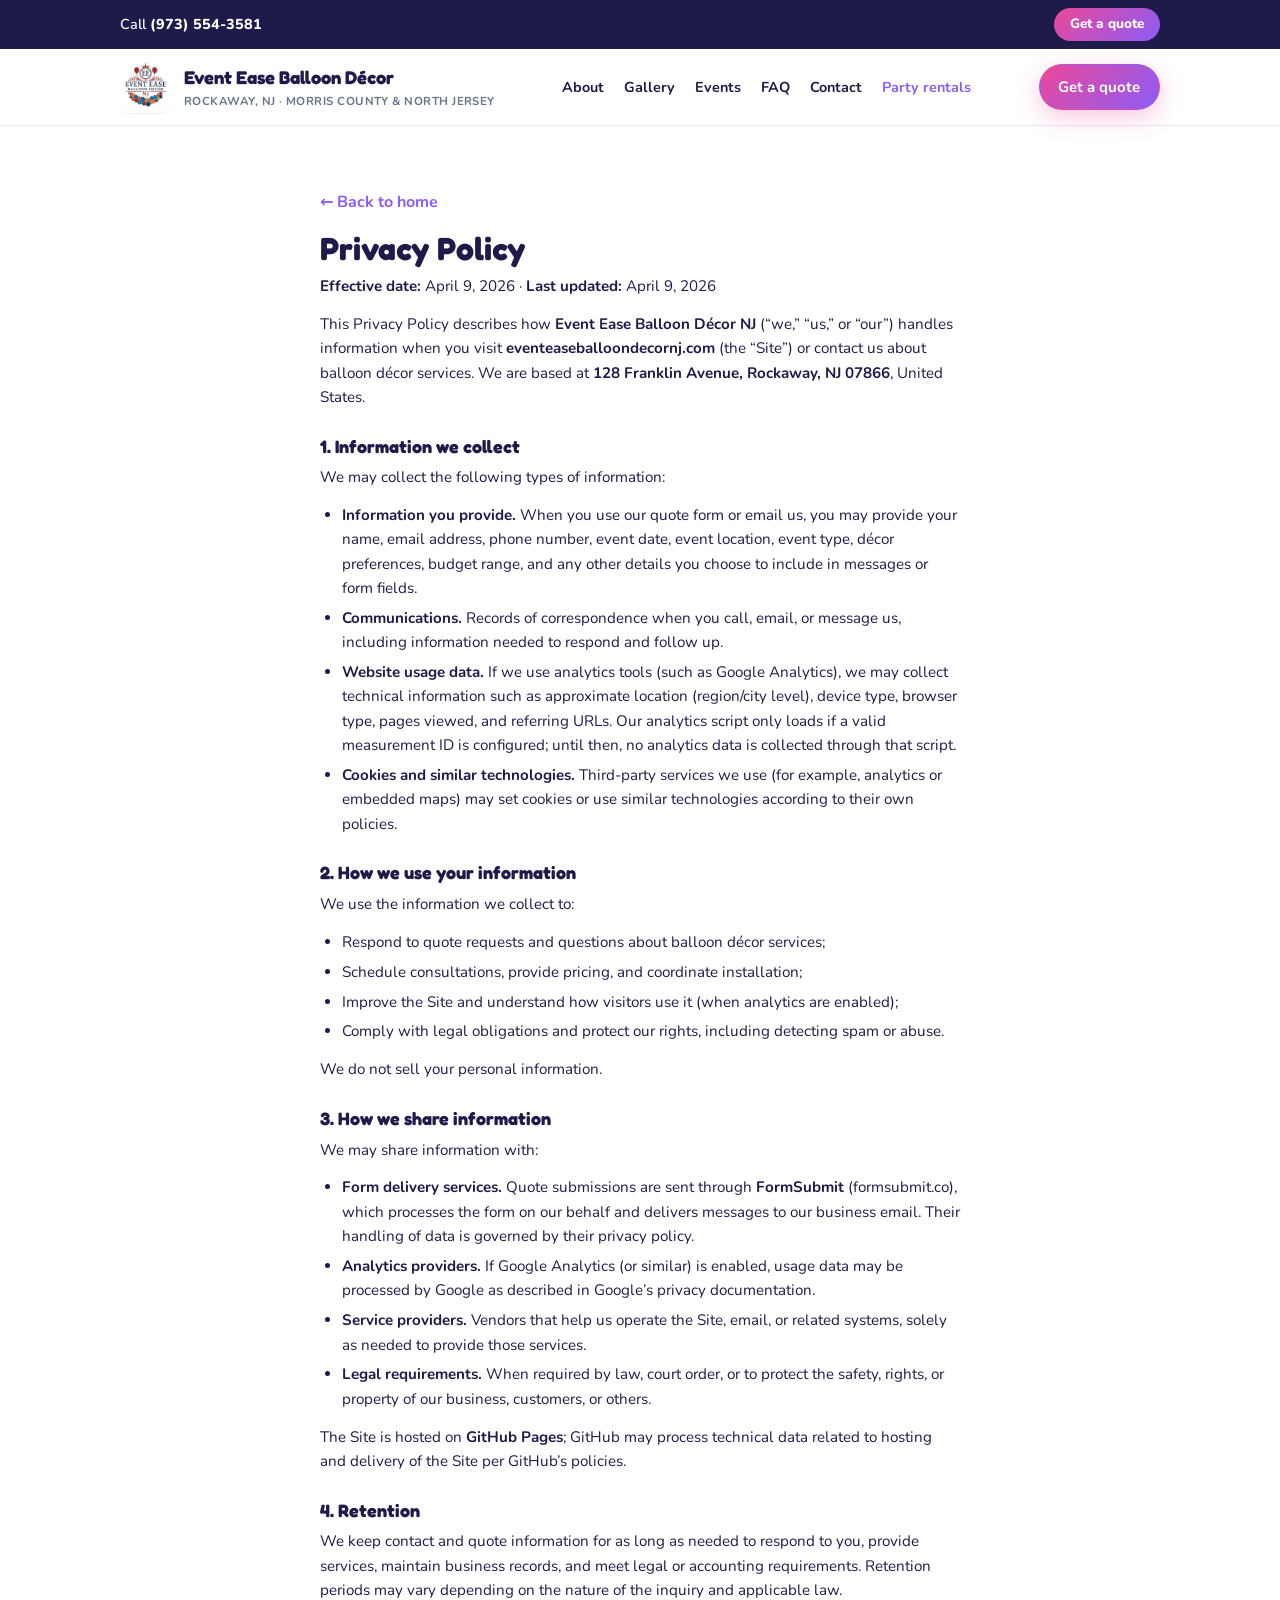
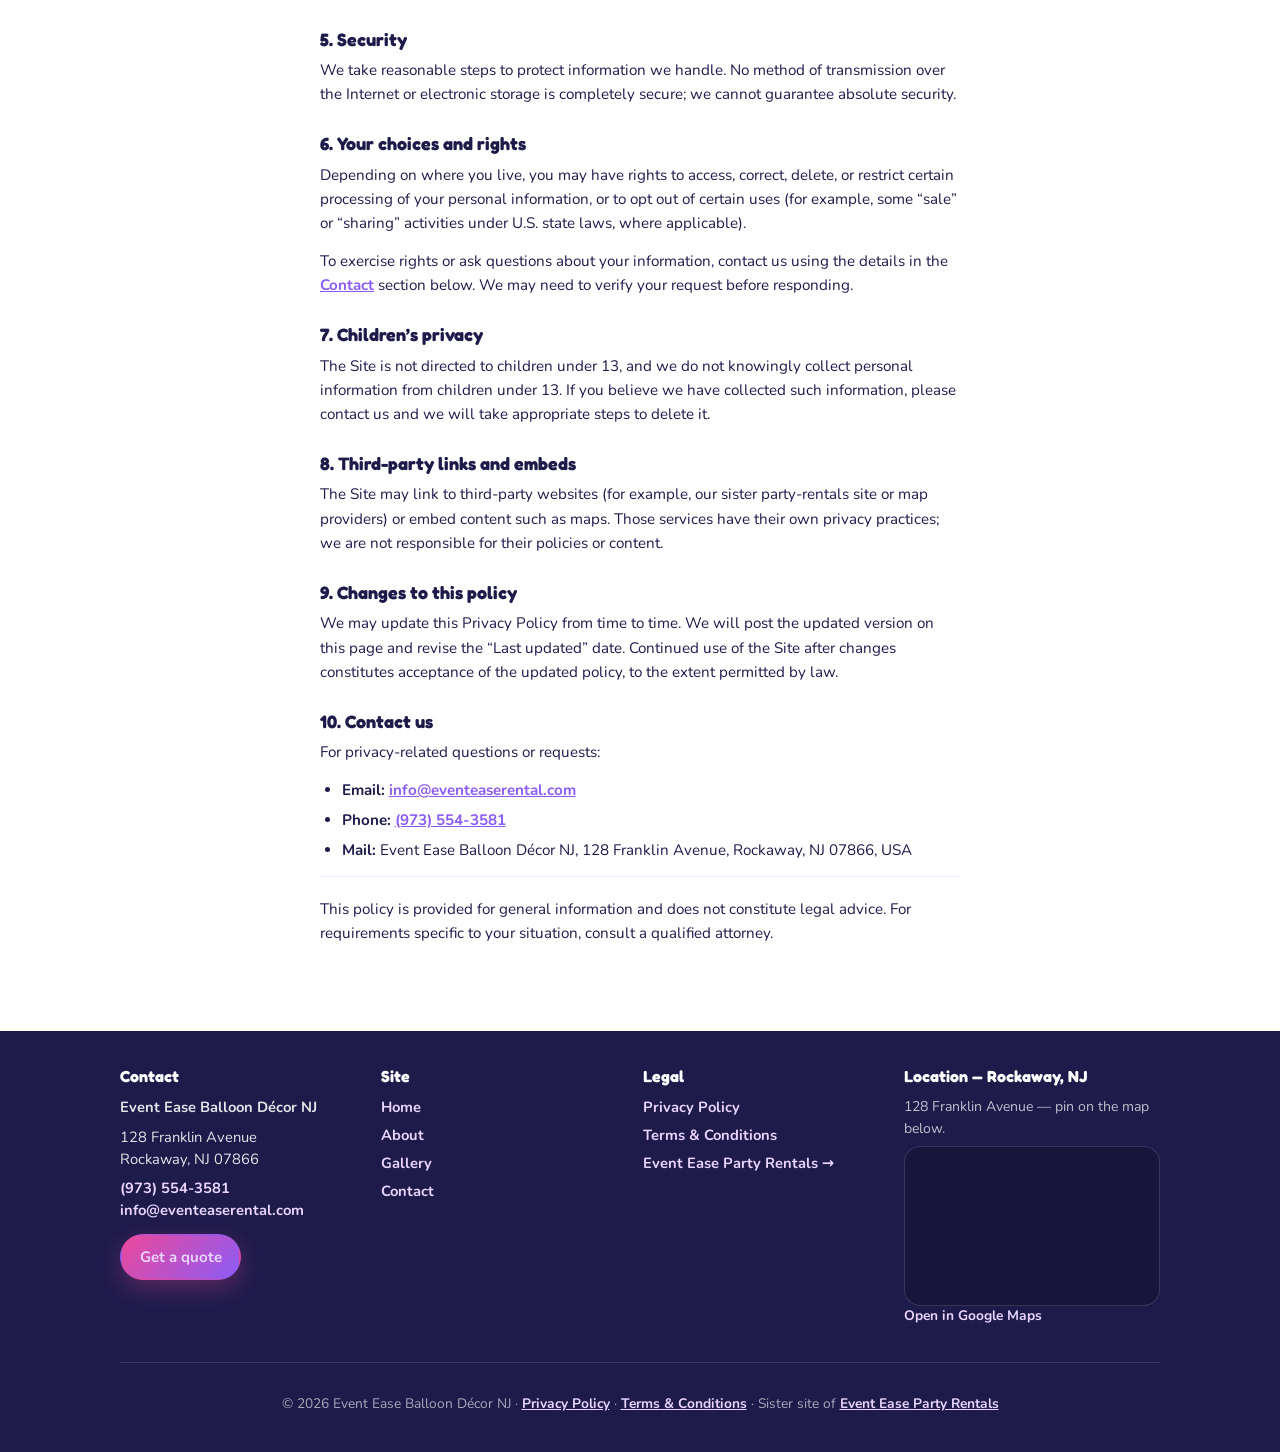
==== privacy.html @ 0f7a4c0e "Add Privacy Policy and Terms pages, footer/form links, legal styles, sitemap URLs Made-with: Cursor" ====
<!DOCTYPE html>
<html lang="en">
<head>
    <meta charset="UTF-8">
    <meta name="viewport" content="width=device-width, initial-scale=1.0">
    <title>Privacy Policy | Event Ease Balloon Décor NJ</title>
    <meta name="description" content="How Event Ease Balloon Décor NJ collects, uses, and protects information when you use eventeaseballoondecornj.com and our quote form.">
    <link rel="canonical" href="https://eventeaseballoondecornj.com/privacy.html">
    <meta name="robots" content="index, follow">
    <meta name="theme-color" content="#8b5cf6">
    <link rel="icon" href="/images/logo.png" type="image/png" sizes="1024x1024">
    <link rel="apple-touch-icon" href="/images/logo.png">
    <link rel="preconnect" href="https://fonts.googleapis.com">
    <link rel="preconnect" href="https://fonts.gstatic.com" crossorigin>
    <link href="https://fonts.googleapis.com/css2?family=Fredoka:wght@400;500;600;700&family=Nunito:wght@400;500;600;700;800&display=swap" rel="stylesheet">
    <link rel="stylesheet" href="css/styles.css">
</head>
<body>
    <a class="skip-link" href="#main-content">Skip to main content</a>
    <div class="top-bar" role="region" aria-label="Contact">
        <div class="container top-bar-inner">
            <span class="top-bar-call">Call <a href="tel:+19735543581">(973) 554-3581</a></span>
            <a href="/#contact-form" class="btn-top">Get a quote</a>
        </div>
    </div>

    <header class="site-header">
        <div class="container header-inner">
            <a class="brand" href="/">
                <img class="brand-logo" src="/images/logo.png" width="52" height="52" alt="Event Ease Balloon Décor — Rockaway, Morris County &amp; North Jersey" decoding="async">
                <span class="brand-text">
                    <span class="brand-name">Event Ease Balloon Décor</span>
                    <span class="brand-tag">Rockaway, NJ · Morris County &amp; North Jersey</span>
                </span>
            </a>
            <input type="checkbox" id="nav-toggle" class="nav-toggle" tabindex="-1">
            <label for="nav-toggle" class="nav-burger" aria-label="Open menu"><span></span></label>
            <nav class="primary-nav" id="primary-nav" aria-label="Primary">
                <ul class="nav-list">
                    <li><a href="/#about">About</a></li>
                    <li><a href="/#gallery">Gallery</a></li>
                    <li><a href="/#events">Events</a></li>
                    <li><a href="/#faq">FAQ</a></li>
                    <li><a href="/#contact-form">Contact</a></li>
                    <li class="nav-list-external"><a href="https://eventeaserental.com/" target="_blank" rel="noopener noreferrer">Party rentals</a></li>
                </ul>
            </nav>
            <div class="header-cta-row">
                <a class="btn btn-primary" href="/#contact-form">Get a quote</a>
            </div>
        </div>
    </header>

    <main id="main-content" class="legal-page-main">
        <div class="container container-narrow">
            <p class="legal-back"><a href="/">← Back to home</a></p>
            <article class="legal-prose">
                <h1>Privacy Policy</h1>
                <p class="legal-updated"><strong>Effective date:</strong> April 9, 2026 · <strong>Last updated:</strong> April 9, 2026</p>

                <p>This Privacy Policy describes how <strong>Event Ease Balloon Décor NJ</strong> (“we,” “us,” or “our”) handles information when you visit <strong>eventeaseballoondecornj.com</strong> (the “Site”) or contact us about balloon décor services. We are based at <strong>128 Franklin Avenue, Rockaway, NJ 07866</strong>, United States.</p>

                <h2 id="collect">1. Information we collect</h2>
                <p>We may collect the following types of information:</p>
                <ul>
                    <li><strong>Information you provide.</strong> When you use our quote form or email us, you may provide your name, email address, phone number, event date, event location, event type, décor preferences, budget range, and any other details you choose to include in messages or form fields.</li>
                    <li><strong>Communications.</strong> Records of correspondence when you call, email, or message us, including information needed to respond and follow up.</li>
                    <li><strong>Website usage data.</strong> If we use analytics tools (such as Google Analytics), we may collect technical information such as approximate location (region/city level), device type, browser type, pages viewed, and referring URLs. Our analytics script only loads if a valid measurement ID is configured; until then, no analytics data is collected through that script.</li>
                    <li><strong>Cookies and similar technologies.</strong> Third-party services we use (for example, analytics or embedded maps) may set cookies or use similar technologies according to their own policies.</li>
                </ul>

                <h2 id="use">2. How we use your information</h2>
                <p>We use the information we collect to:</p>
                <ul>
                    <li>Respond to quote requests and questions about balloon décor services;</li>
                    <li>Schedule consultations, provide pricing, and coordinate installation;</li>
                    <li>Improve the Site and understand how visitors use it (when analytics are enabled);</li>
                    <li>Comply with legal obligations and protect our rights, including detecting spam or abuse.</li>
                </ul>
                <p>We do not sell your personal information.</p>

                <h2 id="share">3. How we share information</h2>
                <p>We may share information with:</p>
                <ul>
                    <li><strong>Form delivery services.</strong> Quote submissions are sent through <strong>FormSubmit</strong> (formsubmit.co), which processes the form on our behalf and delivers messages to our business email. Their handling of data is governed by their privacy policy.</li>
                    <li><strong>Analytics providers.</strong> If Google Analytics (or similar) is enabled, usage data may be processed by Google as described in Google’s privacy documentation.</li>
                    <li><strong>Service providers.</strong> Vendors that help us operate the Site, email, or related systems, solely as needed to provide those services.</li>
                    <li><strong>Legal requirements.</strong> When required by law, court order, or to protect the safety, rights, or property of our business, customers, or others.</li>
                </ul>
                <p>The Site is hosted on <strong>GitHub Pages</strong>; GitHub may process technical data related to hosting and delivery of the Site per GitHub’s policies.</p>

                <h2 id="retention">4. Retention</h2>
                <p>We keep contact and quote information for as long as needed to respond to you, provide services, maintain business records, and meet legal or accounting requirements. Retention periods may vary depending on the nature of the inquiry and applicable law.</p>

                <h2 id="security">5. Security</h2>
                <p>We take reasonable steps to protect information we handle. No method of transmission over the Internet or electronic storage is completely secure; we cannot guarantee absolute security.</p>

                <h2 id="rights">6. Your choices and rights</h2>
                <p>Depending on where you live, you may have rights to access, correct, delete, or restrict certain processing of your personal information, or to opt out of certain uses (for example, some “sale” or “sharing” activities under U.S. state laws, where applicable).</p>
                <p>To exercise rights or ask questions about your information, contact us using the details in the <a href="#contact">Contact</a> section below. We may need to verify your request before responding.</p>

                <h2 id="children">7. Children’s privacy</h2>
                <p>The Site is not directed to children under 13, and we do not knowingly collect personal information from children under 13. If you believe we have collected such information, please contact us and we will take appropriate steps to delete it.</p>

                <h2 id="links">8. Third-party links and embeds</h2>
                <p>The Site may link to third-party websites (for example, our sister party-rentals site or map providers) or embed content such as maps. Those services have their own privacy practices; we are not responsible for their policies or content.</p>

                <h2 id="changes">9. Changes to this policy</h2>
                <p>We may update this Privacy Policy from time to time. We will post the updated version on this page and revise the “Last updated” date. Continued use of the Site after changes constitutes acceptance of the updated policy, to the extent permitted by law.</p>

                <h2 id="contact">10. Contact us</h2>
                <p>For privacy-related questions or requests:</p>
                <ul>
                    <li><strong>Email:</strong> <a href="mailto:info@eventeaserental.com">info@eventeaserental.com</a></li>
                    <li><strong>Phone:</strong> <a href="tel:+19735543581">(973) 554-3581</a></li>
                    <li><strong>Mail:</strong> Event Ease Balloon Décor NJ, 128 Franklin Avenue, Rockaway, NJ 07866, USA</li>
                </ul>

                <p class="legal-disclaimer">This policy is provided for general information and does not constitute legal advice. For requirements specific to your situation, consult a qualified attorney.</p>
            </article>
        </div>
    </main>

    <footer class="site-footer">
        <div class="container footer-grid">
            <div class="footer-col">
                <h3 class="footer-heading">Contact</h3>
                <p><strong>Event Ease Balloon Décor NJ</strong></p>
                <p>128 Franklin Avenue<br>Rockaway, NJ 07866</p>
                <p><a href="tel:+19735543581">(973) 554-3581</a><br><a href="mailto:info@eventeaserental.com">info@eventeaserental.com</a></p>
                <p><a class="btn btn-primary" href="/#contact-form">Get a quote</a></p>
            </div>
            <div class="footer-col">
                <h3 class="footer-heading">Site</h3>
                <ul class="footer-links">
                    <li><a href="/">Home</a></li>
                    <li><a href="/#about">About</a></li>
                    <li><a href="/#gallery">Gallery</a></li>
                    <li><a href="/#contact-form">Contact</a></li>
                </ul>
            </div>
            <div class="footer-col">
                <h3 class="footer-heading">Legal</h3>
                <ul class="footer-links">
                    <li><a href="/privacy.html" aria-current="page">Privacy Policy</a></li>
                    <li><a href="/terms.html">Terms &amp; Conditions</a></li>
                </ul>
                <p><a href="https://eventeaserental.com/" target="_blank" rel="noopener noreferrer">Event Ease Party Rentals →</a></p>
            </div>
            <div class="footer-col footer-col-map">
                <h3 class="footer-heading">Location — Rockaway, NJ</h3>
                <p class="footer-map-lead">128 Franklin Avenue — pin on the map below.</p>
                <div class="footer-map-wrap">
                    <iframe class="footer-map-frame" title="Map: 128 Franklin Avenue, Rockaway, New Jersey 07866" loading="lazy" referrerpolicy="no-referrer-when-downgrade" allowfullscreen src="https://www.google.com/maps?q=128+Franklin+Avenue%2C+Rockaway%2C+NJ+07866&amp;hl=en&amp;z=14&amp;output=embed"></iframe>
                </div>
                <p class="footer-map-links"><a href="https://www.google.com/maps/search/?api=1&amp;query=128+Franklin+Avenue%2C+Rockaway%2C+NJ+07866" target="_blank" rel="noopener noreferrer">Open in Google Maps</a></p>
            </div>
        </div>
        <div class="container footer-bottom">
            <p>© <span id="y"></span> Event Ease Balloon Décor NJ · <a href="/privacy.html">Privacy Policy</a> · <a href="/terms.html">Terms &amp; Conditions</a> · Sister site of <a href="https://eventeaserental.com/" target="_blank" rel="noopener noreferrer">Event Ease Party Rentals</a></p>
        </div>
    </footer>

    <script src="js/ga.js"></script>
    <script>
        document.getElementById('y').textContent = new Date().getFullYear();
        (function () {
            var toggle = document.getElementById('nav-toggle');
            if (toggle) {
                document.querySelectorAll('.nav-list a').forEach(function (a) {
                    a.addEventListener('click', function () {
                        toggle.checked = false;
                    });
                });
            }
        })();
    </script>
</body>
</html>
---- css/styles.css ----
:root {
  --ink: #1e1b4b;
  --muted: #64748b;
  --pink: #ec4899;
  --purple: #8b5cf6;
  --sky: #38bdf8;
  --cream: #fff7ed;
  --white: #ffffff;
  --radius: 1rem;
  --shadow: 0 14px 40px rgba(30, 27, 75, 0.1);
  --section-y: clamp(2.75rem, 5vw, 4rem);
  --border-soft: rgba(139, 92, 246, 0.14);
  --lightbox-w: min(88vw, 900px);
  --lightbox-h: min(70vh, 640px);
}

*,
*::before,
*::after {
  box-sizing: border-box;
}

html {
  scroll-behavior: smooth;
}

@media (prefers-reduced-motion: reduce) {
  html {
    scroll-behavior: auto;
  }

  .btn:active {
    transform: none;
  }
}

.skip-link {
  position: absolute;
  left: -9999px;
  top: 0.75rem;
  z-index: 100;
  padding: 0.5rem 1rem;
  background: var(--ink);
  color: var(--white);
  font-weight: 700;
  border-radius: 8px;
  text-decoration: none;
}

.skip-link:focus {
  left: 0.75rem;
  outline: 2px solid var(--sky);
  outline-offset: 2px;
}

body {
  margin: 0;
  font-family: "Nunito", system-ui, sans-serif;
  color: var(--ink);
  background: var(--white);
  min-height: 100vh;
  line-height: 1.5;
}

h1, h2, h3 {
  font-family: "Fredoka", system-ui, sans-serif;
  font-weight: 700;
  line-height: 1.2;
}

a {
  color: var(--purple);
}

.container {
  width: min(1040px, 92vw);
  margin: 0 auto;
}

.container-narrow {
  width: min(640px, 92vw);
}

/* Top bar */
.top-bar {
  background: var(--ink);
  color: rgba(255, 255, 255, 0.95);
  font-size: 0.9rem;
  font-weight: 600;
}

.top-bar-inner {
  display: flex;
  flex-wrap: wrap;
  align-items: center;
  justify-content: space-between;
  gap: 0.5rem 1rem;
  padding: 0.5rem 0;
}

.top-bar-call a {
  color: #fff;
  font-weight: 800;
  text-decoration: none;
}

.top-bar-call a:hover {
  text-decoration: underline;
}

.btn-top {
  display: inline-flex;
  align-items: center;
  padding: 0.4rem 1rem;
  border-radius: 999px;
  font-size: 0.85rem;
  font-weight: 800;
  text-decoration: none;
  background: linear-gradient(135deg, var(--pink), var(--purple));
  color: var(--white);
}

.btn-top:hover {
  filter: brightness(1.06);
}

/* Header */
.site-header {
  position: sticky;
  top: 0;
  z-index: 50;
  background: rgba(255, 255, 255, 0.97);
  backdrop-filter: blur(10px);
  border-bottom: 1px solid var(--border-soft);
}

.header-inner {
  position: relative;
  display: flex;
  flex-wrap: wrap;
  align-items: center;
  justify-content: space-between;
  gap: 0.65rem 1rem;
  padding: 0.75rem 0;
}

.brand {
  display: flex;
  align-items: center;
  gap: 0.75rem;
  text-decoration: none;
  color: inherit;
  min-width: 0;
  order: 1;
}

.brand-logo {
  display: block;
  flex-shrink: 0;
  width: 52px;
  height: 52px;
  max-width: 52px;
  max-height: 52px;
  object-fit: contain;
  border-radius: 10px;
  background: var(--white);
  box-shadow: 0 1px 0 rgba(30, 27, 75, 0.08);
}

.brand-text {
  display: flex;
  flex-direction: column;
  gap: 0.12rem;
  min-width: 0;
}

.brand-name {
  font-family: "Fredoka", system-ui, sans-serif;
  font-weight: 700;
  font-size: clamp(0.98rem, 2.2vw, 1.15rem);
  color: var(--ink);
}

.brand-tag {
  font-size: 0.72rem;
  font-weight: 700;
  color: var(--muted);
  text-transform: uppercase;
  letter-spacing: 0.04em;
}

.nav-toggle {
  position: absolute;
  left: -9999px;
  width: 1px;
  height: 1px;
  opacity: 0;
  pointer-events: none;
}

.nav-burger {
  display: none;
  order: 3;
  width: 44px;
  height: 44px;
  align-items: center;
  justify-content: center;
  border-radius: 10px;
  border: 2px solid var(--border-soft);
  background: var(--white);
  cursor: pointer;
  flex-shrink: 0;
}

.nav-burger span,
.nav-burger span::before,
.nav-burger span::after {
  display: block;
  width: 20px;
  height: 2px;
  background: var(--ink);
  position: relative;
}

.nav-burger span::before,
.nav-burger span::after {
  content: "";
  position: absolute;
  left: 0;
}

.nav-burger span::before {
  top: -6px;
}

.nav-burger span::after {
  top: 6px;
}

.primary-nav {
  order: 4;
  width: 100%;
}

.nav-list {
  list-style: none;
  margin: 0;
  padding: 0;
  display: flex;
  flex-wrap: wrap;
  align-items: center;
  gap: 0.5rem 1.25rem;
}

.nav-list a {
  font-weight: 700;
  font-size: 0.9rem;
  text-decoration: none;
  color: var(--ink);
}

.nav-list a:hover {
  color: var(--purple);
}

.nav-list-external a {
  color: var(--purple);
}

.header-cta-row {
  order: 2;
  flex-shrink: 0;
}

@media (max-width: 960px) {
  .brand {
    flex: 1;
    min-width: 0;
  }

  .nav-burger {
    display: flex;
  }

  .primary-nav {
    display: none;
    padding-top: 0.75rem;
    margin-top: 0.25rem;
    border-top: 1px solid var(--border-soft);
  }

  .nav-toggle:checked ~ .primary-nav {
    display: block;
  }

  .nav-list {
    flex-direction: column;
    align-items: flex-start;
  }
}

@media (min-width: 961px) {
  .header-inner {
    flex-wrap: nowrap;
  }

  .primary-nav {
    order: 2;
    flex: 1;
    display: flex !important;
    justify-content: center;
    width: auto !important;
    padding: 0 !important;
    margin: 0 !important;
    border: none !important;
  }

  .header-cta-row {
    order: 3;
  }

  .nav-burger {
    display: none !important;
  }
}

.brand:focus-visible {
  outline: 3px solid var(--sky);
  outline-offset: 4px;
  border-radius: 12px;
}

/* Buttons */
.btn {
  display: inline-flex;
  align-items: center;
  justify-content: center;
  gap: 0.35rem;
  padding: 0.62rem 1.1rem;
  border-radius: 999px;
  font-weight: 700;
  font-size: 0.94rem;
  text-decoration: none;
  border: 2px solid transparent;
  cursor: pointer;
  transition: transform 0.15s ease, box-shadow 0.15s ease;
  font-family: inherit;
}

.btn:focus-visible {
  outline: 3px solid var(--sky);
  outline-offset: 2px;
}

.btn:active {
  transform: scale(0.98);
}

.btn-lg {
  padding: 0.8rem 1.4rem;
  font-size: 1rem;
}

.btn-primary {
  background: linear-gradient(135deg, var(--pink), var(--purple));
  color: var(--white);
  box-shadow: 0 8px 24px rgba(236, 72, 153, 0.3);
}

.btn-primary:hover {
  box-shadow: 0 10px 28px rgba(139, 92, 246, 0.35);
}

.btn-secondary {
  background: var(--white);
  color: var(--ink);
  border-color: var(--border-soft);
}

.btn-secondary:hover {
  border-color: var(--purple);
}

/* Hero */
.hero {
  text-align: center;
  padding: var(--section-y) 0;
  background: linear-gradient(165deg, #fdf4ff 0%, #eff6ff 42%, #fff7ed 100%);
  border-bottom: 1px solid var(--border-soft);
}

.hero-inner {
  max-width: 40rem;
  margin: 0 auto;
}

.hero h1 {
  font-size: clamp(1.75rem, 4vw, 2.65rem);
  margin: 0 0 0.5rem;
}

.hero-kicker {
  font-family: "Fredoka", system-ui, sans-serif;
  font-size: 1.1rem;
  font-weight: 600;
  color: var(--purple);
  margin: 0 0 1.1rem;
}

.hero-lead {
  margin: 0 0 1.5rem;
  color: var(--muted);
  font-size: 1.05rem;
}

.hero-actions {
  display: flex;
  flex-wrap: wrap;
  gap: 0.75rem;
  justify-content: center;
}

/* Page sections — consistent rhythm */
.page-section {
  padding: var(--section-y) 0;
}

.page-section--tint {
  background: linear-gradient(180deg, rgba(253, 244, 255, 0.45) 0%, rgba(239, 246, 255, 0.35) 100%);
  border-top: 1px solid var(--border-soft);
  border-bottom: 1px solid var(--border-soft);
}

.section-head {
  text-align: center;
  max-width: 38rem;
  margin: 0 auto 2rem;
}

.section-head h2 {
  margin: 0 0 0.65rem;
  font-size: clamp(1.45rem, 3vw, 1.85rem);
}

.section-deck {
  margin: 0;
  color: var(--muted);
  font-size: 1.02rem;
  line-height: 1.6;
}

/* About + process */
.about-layout {
  display: grid;
  gap: 2rem;
  grid-template-columns: 1fr 1fr;
  align-items: start;
  max-width: 900px;
  margin: 0 auto;
}

@media (max-width: 768px) {
  .about-layout {
    grid-template-columns: 1fr;
  }
}

.about-main p {
  margin: 0 0 1rem;
  color: var(--muted);
  line-height: 1.65;
}

.about-main p:last-child {
  margin-bottom: 0;
}

.process-list {
  list-style: none;
  margin: 0;
  padding: 0;
  display: flex;
  flex-direction: column;
  gap: 0.85rem;
}

.process-item {
  display: flex;
  gap: 0.85rem;
  align-items: flex-start;
  padding: 1rem 1.1rem;
  background: var(--white);
  border-radius: var(--radius);
  border: 1px solid var(--border-soft);
  box-shadow: var(--shadow);
}

.process-num {
  flex-shrink: 0;
  width: 2rem;
  height: 2rem;
  border-radius: 50%;
  background: linear-gradient(135deg, var(--pink), var(--purple));
  color: var(--white);
  font-family: "Fredoka", system-ui, sans-serif;
  font-weight: 700;
  font-size: 0.9rem;
  display: grid;
  place-items: center;
}

.process-title {
  margin: 0 0 0.2rem;
  font-size: 1rem;
}

.process-text {
  margin: 0;
  font-size: 0.92rem;
  color: var(--muted);
  line-height: 1.5;
}

.sr-only {
  position: absolute;
  width: 1px;
  height: 1px;
  padding: 0;
  margin: -1px;
  overflow: hidden;
  clip: rect(0, 0, 0, 0);
  white-space: nowrap;
  border: 0;
}

/* Gallery */
.gallery-jump {
  display: flex;
  flex-wrap: wrap;
  align-items: center;
  justify-content: center;
  gap: 0.5rem;
  margin-top: 1.25rem;
}

.gallery-jump-link {
  display: inline-flex;
  padding: 0.4rem 0.9rem;
  border-radius: 999px;
  font-weight: 700;
  font-size: 0.88rem;
  text-decoration: none;
  color: var(--ink);
  background: var(--white);
  border: 2px solid var(--border-soft);
}

.gallery-jump-link:hover {
  border-color: var(--purple);
  color: var(--purple);
}

.gallery-category {
  margin-bottom: 2.75rem;
}

.gallery-category:last-child {
  margin-bottom: 0;
}

.gallery-category-title {
  font-family: "Fredoka", system-ui, sans-serif;
  font-size: 1.35rem;
  font-weight: 700;
  margin: 0 0 1rem;
  padding-bottom: 0.5rem;
  border-bottom: 2px solid rgba(139, 92, 246, 0.25);
  color: var(--ink);
}

/* Gallery carousels — 3 tiles visible (desktop), infinite scroll */
.gallery-carousel {
  --marquee-sec: 55s;
}

.gallery-carousel-viewport {
  container-type: inline-size;
  container-name: gallery-car;
  overflow: hidden;
  border-radius: var(--radius);
  mask-image: linear-gradient(90deg, transparent, #000 4%, #000 96%, transparent);
  -webkit-mask-image: linear-gradient(90deg, transparent, #000 4%, #000 96%, transparent);
}

.gallery-carousel-track {
  display: flex;
  flex-direction: row;
  gap: 1rem;
  width: max-content;
  animation: gallery-marquee var(--marquee-sec, 55s) linear infinite;
}

.gallery-carousel:hover .gallery-carousel-track {
  animation-play-state: paused;
}

@keyframes gallery-marquee {
  from {
    transform: translateX(0);
  }

  to {
    transform: translateX(-50%);
  }
}

@media (prefers-reduced-motion: reduce) {
  .gallery-carousel-track {
    animation: none;
  }

  .gallery-carousel-viewport {
    overflow-x: auto;
    scroll-snap-type: x mandatory;
    mask-image: none;
    -webkit-mask-image: none;
  }

  .gallery-carousel-slide {
    scroll-snap-align: start;
  }
}

.gallery-carousel-slide {
  flex: 0 0 calc((100cqw - 2rem) / 3);
  min-width: 0;
  max-width: 360px;
}

@media (max-width: 768px) {
  .gallery-carousel-slide {
    flex: 0 0 calc((100cqw - 1rem) / 2);
    max-width: none;
  }
}

@media (max-width: 480px) {
  .gallery-carousel-slide {
    flex: 0 0 min(88cqw, 340px);
  }
}

.gallery-cell {
  margin: 0;
  height: 100%;
  border-radius: var(--radius);
  overflow: hidden;
  border: 1px solid var(--border-soft);
  box-shadow: var(--shadow);
  background: var(--cream);
  aspect-ratio: 1;
}

.gallery-thumb {
  display: block;
  width: 100%;
  height: 100%;
  padding: 0;
  margin: 0;
  border: none;
  cursor: zoom-in;
  background: transparent;
  border-radius: inherit;
}

.gallery-thumb:focus-visible {
  outline: 3px solid var(--sky);
  outline-offset: 2px;
}

.gallery-thumb img {
  display: block;
  width: 100%;
  height: 100%;
  object-fit: cover;
  pointer-events: none;
}

.gallery-lightbox {
  max-width: min(96vw, 940px);
  width: min(96vw, 940px);
  padding: 0;
  border: none;
  border-radius: var(--radius);
  background: #0f0f1a;
  color: #fff;
  box-shadow: 0 24px 80px rgba(0, 0, 0, 0.45);
}

.gallery-lightbox::backdrop {
  background: rgba(15, 15, 30, 0.88);
  cursor: pointer;
}

.gallery-lightbox-inner {
  position: relative;
  padding: 2.75rem 1rem 1.25rem;
}

.gallery-lightbox-close {
  position: absolute;
  top: 0.65rem;
  right: 0.65rem;
  width: 2.5rem;
  height: 2.5rem;
  border: none;
  border-radius: 50%;
  background: rgba(255, 255, 255, 0.12);
  color: #fff;
  font-size: 1.5rem;
  line-height: 1;
  cursor: pointer;
  display: grid;
  place-items: center;
  font-family: inherit;
}

.gallery-lightbox-close:hover {
  background: rgba(255, 255, 255, 0.22);
}

.gallery-lightbox-close:focus-visible {
  outline: 3px solid var(--sky);
  outline-offset: 2px;
}

.gallery-lightbox-img {
  display: block;
  width: var(--lightbox-w);
  height: var(--lightbox-h);
  margin: 0 auto;
  object-fit: contain;
  object-position: center;
  border-radius: 8px;
  background: rgba(0, 0, 0, 0.2);
}

.gallery-lightbox-caption {
  margin: 1rem 0 0;
  text-align: center;
  font-size: 0.95rem;
  line-height: 1.45;
  color: rgba(255, 255, 255, 0.88);
  padding: 0 0.5rem;
}

.footer-sublinks {
  list-style: none;
  margin: 0.35rem 0 0 0.85rem;
  padding: 0;
  font-size: 0.88rem;
  font-weight: 600;
}

.footer-sublinks a {
  color: rgba(233, 213, 255, 0.9);
  font-weight: 600;
}

.footer-sublinks li {
  margin-bottom: 0.2rem;
}

/* Events */
.events-cols {
  display: grid;
  gap: 2rem 3rem;
  grid-template-columns: 1fr 1fr;
  max-width: 640px;
  margin: 0 auto;
}

@media (max-width: 520px) {
  .events-cols {
    grid-template-columns: 1fr;
  }
}

.events-sub {
  margin: 0 0 0.6rem;
  font-size: 1.05rem;
  color: var(--ink);
}

.events-list {
  margin: 0;
  padding: 0;
  list-style: none;
}

.events-list li {
  padding: 0.35rem 0;
  padding-left: 1rem;
  border-left: 3px solid rgba(139, 92, 246, 0.35);
  margin-bottom: 0.25rem;
  color: var(--muted);
  font-size: 0.96rem;
}

/* Cards (party rentals) */
.cards {
  display: grid;
  gap: 1.25rem;
}

.cards-two {
  grid-template-columns: repeat(2, 1fr);
  max-width: 800px;
  margin: 0 auto;
}

@media (max-width: 640px) {
  .cards-two {
    grid-template-columns: 1fr;
  }
}

.card {
  background: var(--white);
  border-radius: var(--radius);
  padding: 1.4rem 1.25rem;
  box-shadow: var(--shadow);
  border: 1px solid var(--border-soft);
  display: flex;
  flex-direction: column;
  gap: 0.55rem;
}

.card-icon {
  font-size: 1.75rem;
  line-height: 1;
}

.card-title {
  font-family: "Fredoka", system-ui, sans-serif;
  font-size: 1.15rem;
  margin: 0;
}

.card p {
  margin: 0;
  color: var(--muted);
  line-height: 1.55;
  flex: 1;
  font-size: 0.96rem;
}

.card .btn {
  align-self: flex-start;
  margin-top: 0.25rem;
}

.card-party {
  border-color: rgba(56, 189, 248, 0.35);
  background: linear-gradient(145deg, #fff 0%, #f0f9ff 100%);
}

/* FAQ */
.faq-list {
  display: flex;
  flex-direction: column;
  gap: 0.85rem;
}

.faq-item {
  background: var(--white);
  padding: 1.1rem 1.2rem;
  border-radius: var(--radius);
  border: 1px solid var(--border-soft);
  box-shadow: 0 6px 20px rgba(30, 27, 75, 0.06);
}

.faq-q {
  font-family: "Fredoka", system-ui, sans-serif;
  font-size: 1rem;
  margin: 0 0 0.4rem;
}

.faq-a {
  margin: 0;
  color: var(--muted);
  font-size: 0.94rem;
  line-height: 1.55;
}

/* Form */
.form-success-banner {
  margin-bottom: 1.25rem;
  padding: 1rem 1.15rem;
  border-radius: var(--radius);
  background: rgba(34, 197, 94, 0.12);
  border: 1px solid rgba(34, 197, 94, 0.35);
  text-align: center;
  line-height: 1.5;
}

.form-error-banner {
  margin-bottom: 1.25rem;
  padding: 1rem 1.15rem;
  border-radius: var(--radius);
  background: rgba(220, 38, 38, 0.08);
  border: 1px solid rgba(220, 38, 38, 0.28);
  text-align: center;
  line-height: 1.55;
  color: var(--ink);
}

.form-error-banner a {
  color: var(--purple);
  font-weight: 700;
}

.contact-form {
  display: flex;
  flex-direction: column;
  gap: 0.9rem;
}

.form-row {
  display: grid;
  gap: 0.9rem;
  grid-template-columns: 1fr;
}

@media (min-width: 560px) {
  .form-row {
    grid-template-columns: 1fr 1fr;
  }
}

.form-group {
  display: flex;
  flex-direction: column;
  gap: 0.3rem;
}

.form-group label {
  font-weight: 700;
  font-size: 0.88rem;
}

.req {
  color: var(--pink);
}

.contact-form input,
.contact-form select,
.contact-form textarea {
  font: inherit;
  padding: 0.6rem 0.8rem;
  border-radius: 10px;
  border: 1px solid rgba(100, 116, 139, 0.35);
  background: var(--white);
  color: var(--ink);
  width: 100%;
}

.contact-form input:focus-visible,
.contact-form select:focus-visible,
.contact-form textarea:focus-visible {
  outline: 3px solid var(--sky);
  outline-offset: 1px;
  border-color: var(--purple);
}

.contact-form textarea {
  resize: vertical;
  min-height: 5.5rem;
}

.honeypot {
  position: absolute;
  left: -9999px;
  width: 1px;
  height: 1px;
  opacity: 0;
  pointer-events: none;
}

.btn-submit {
  align-self: flex-start;
  margin-top: 0.15rem;
  border: none;
}

/* Legal pages (Privacy, Terms) */
.legal-page-main {
  padding: var(--section-y) 0 calc(var(--section-y) + 0.5rem);
}

.legal-back {
  margin: 0 0 1rem;
}

.legal-back a {
  font-weight: 700;
  text-decoration: none;
}

.legal-back a:hover {
  text-decoration: underline;
}

.legal-prose {
  max-width: 42rem;
  margin: 0 auto;
}

.legal-prose h1 {
  font-family: "Fredoka", system-ui, sans-serif;
  font-size: clamp(1.65rem, 4vw, 2rem);
  margin: 0 0 0.35rem;
  line-height: 1.2;
  color: var(--ink);
}

.legal-updated {
  margin: 0 0 1.75rem;
  font-size: 0.9rem;
  color: var(--muted);
}

.legal-prose h2 {
  font-family: "Fredoka", system-ui, sans-serif;
  font-size: 1.12rem;
  margin: 1.65rem 0 0.5rem;
  color: var(--ink);
}

.legal-prose p,
.legal-prose li {
  font-size: 0.95rem;
  line-height: 1.6;
  color: var(--ink);
}

.legal-prose p {
  margin: 0 0 0.85rem;
}

.legal-prose ul {
  margin: 0 0 0.85rem;
  padding-left: 1.35rem;
}

.legal-prose li {
  margin-bottom: 0.35rem;
}

.legal-prose a {
  font-weight: 700;
}

.legal-disclaimer {
  margin-top: 2rem;
  padding-top: 1.25rem;
  border-top: 1px solid var(--border-soft);
  font-size: 0.88rem;
  color: var(--muted);
  line-height: 1.55;
}

.form-legal-note {
  margin: 0.35rem 0 0;
  font-size: 0.82rem;
  color: var(--muted);
  line-height: 1.45;
  max-width: 36rem;
}

.form-legal-note a {
  font-weight: 700;
}

/* Footer */
.site-footer {
  background: var(--ink);
  color: rgba(255, 255, 255, 0.88);
  font-size: 0.92rem;
  padding: 2.25rem 0 0;
}

.footer-grid {
  display: grid;
  gap: 2rem;
  grid-template-columns: repeat(4, 1fr);
  padding-bottom: 1.75rem;
  border-bottom: 1px solid rgba(255, 255, 255, 0.12);
}

@media (max-width: 1100px) {
  .footer-grid {
    grid-template-columns: repeat(2, 1fr);
  }

  .footer-col-map {
    grid-column: 1 / -1;
  }
}

@media (max-width: 768px) {
  .footer-grid {
    grid-template-columns: 1fr;
  }

  .footer-col-map {
    grid-column: auto;
  }
}

.footer-map-lead {
  font-size: 0.88rem;
  color: rgba(255, 255, 255, 0.72);
  margin: 0 0 0.65rem;
}

.footer-map-wrap {
  position: relative;
  border-radius: var(--radius);
  overflow: hidden;
  border: 1px solid rgba(255, 255, 255, 0.14);
  aspect-ratio: 16 / 10;
  min-height: 160px;
  max-height: 220px;
  background: rgba(0, 0, 0, 0.2);
}

.footer-map-frame {
  width: 100%;
  height: 100%;
  border: 0;
  display: block;
}

.footer-map-links {
  margin: 0.55rem 0 0;
  font-size: 0.86rem;
  line-height: 1.45;
}

.footer-map-links a {
  color: #e9d5ff;
  font-weight: 700;
  text-decoration: none;
}

.footer-map-links a:hover {
  text-decoration: underline;
  color: #fff;
}

.footer-heading {
  font-family: "Fredoka", system-ui, sans-serif;
  font-size: 1rem;
  color: var(--white);
  margin: 0 0 0.65rem;
}

.footer-col p {
  margin: 0 0 0.45rem;
  line-height: 1.5;
}

.footer-col a {
  color: #e9d5ff;
  font-weight: 700;
  text-decoration: none;
}

.footer-col a:hover {
  text-decoration: underline;
  color: #fff;
}

.footer-col .btn {
  margin-top: 0.35rem;
}

.footer-links {
  list-style: none;
  margin: 0;
  padding: 0;
}

.footer-links li {
  margin-bottom: 0.35rem;
}

.footer-bottom {
  padding: 1.1rem 0 1.5rem;
  text-align: center;
  font-size: 0.86rem;
  color: rgba(255, 255, 255, 0.62);
}

.footer-bottom a {
  color: #e9d5ff;
  font-weight: 700;
}
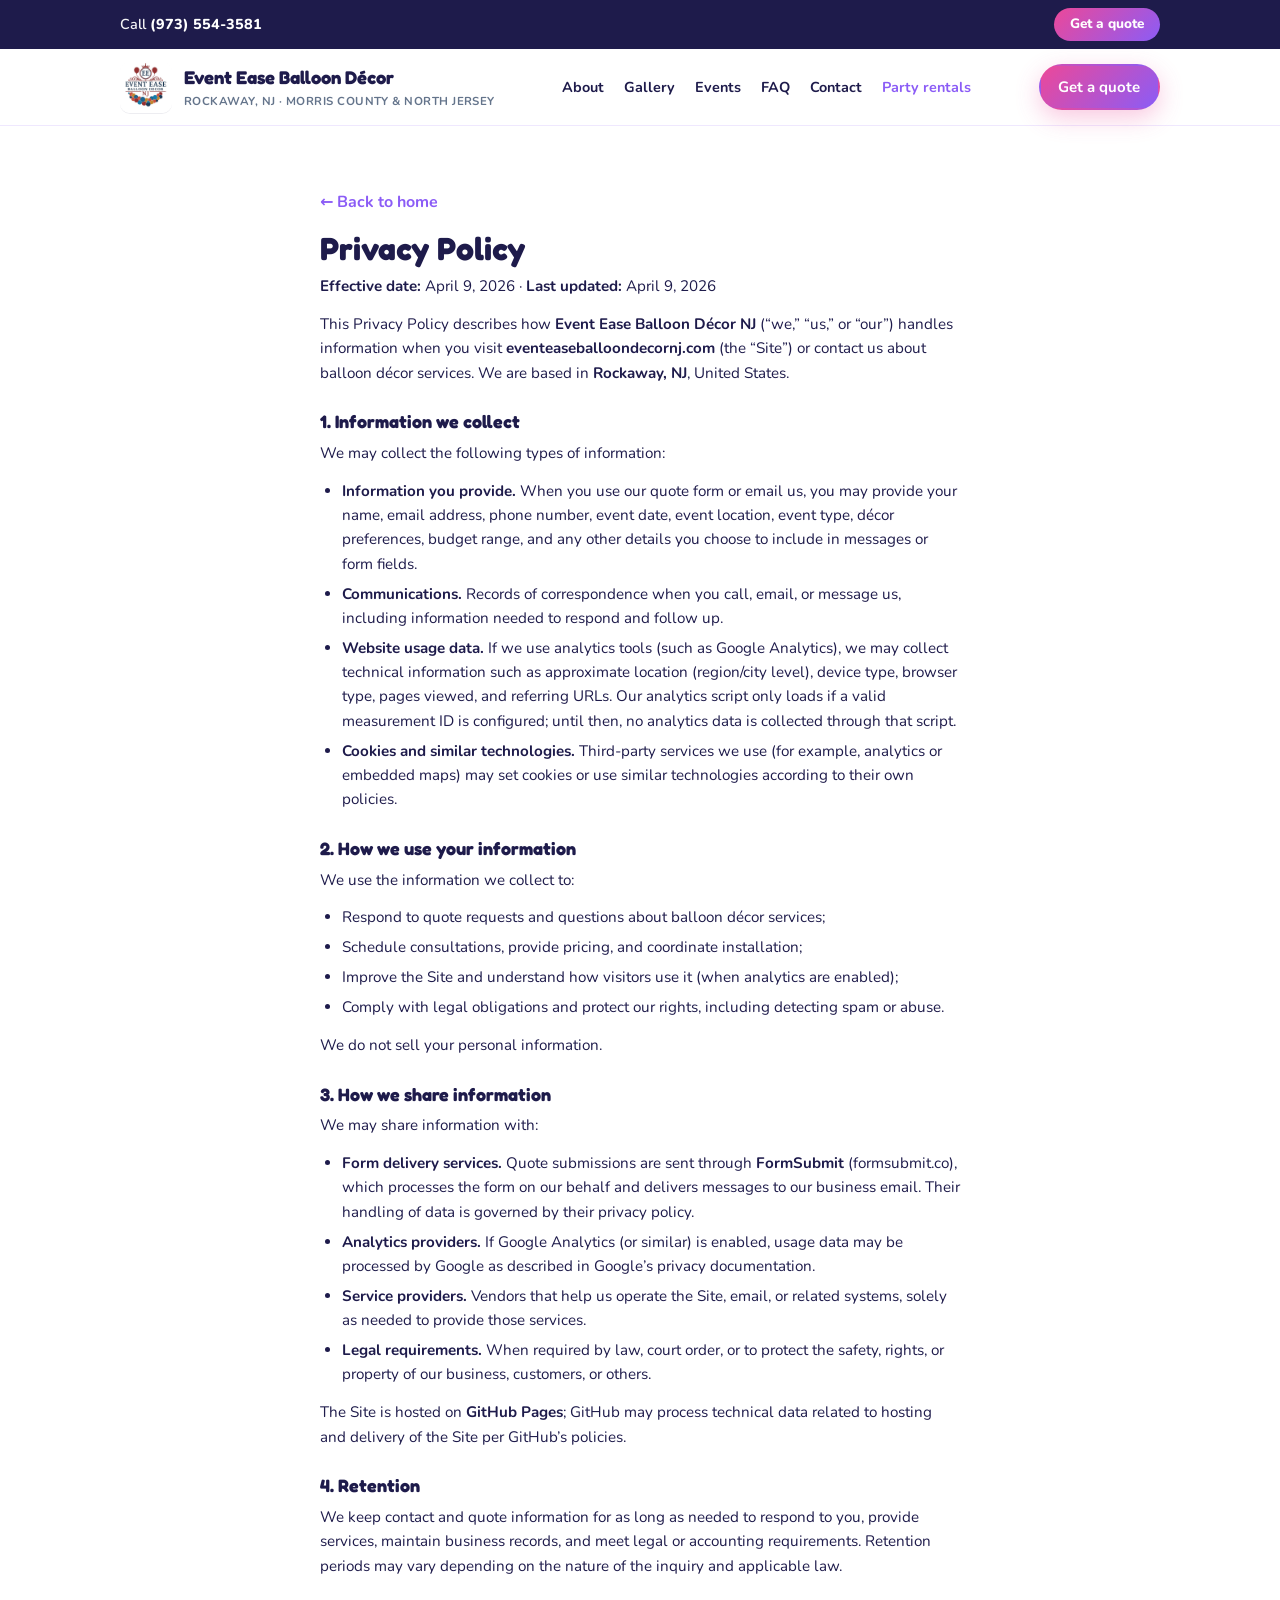
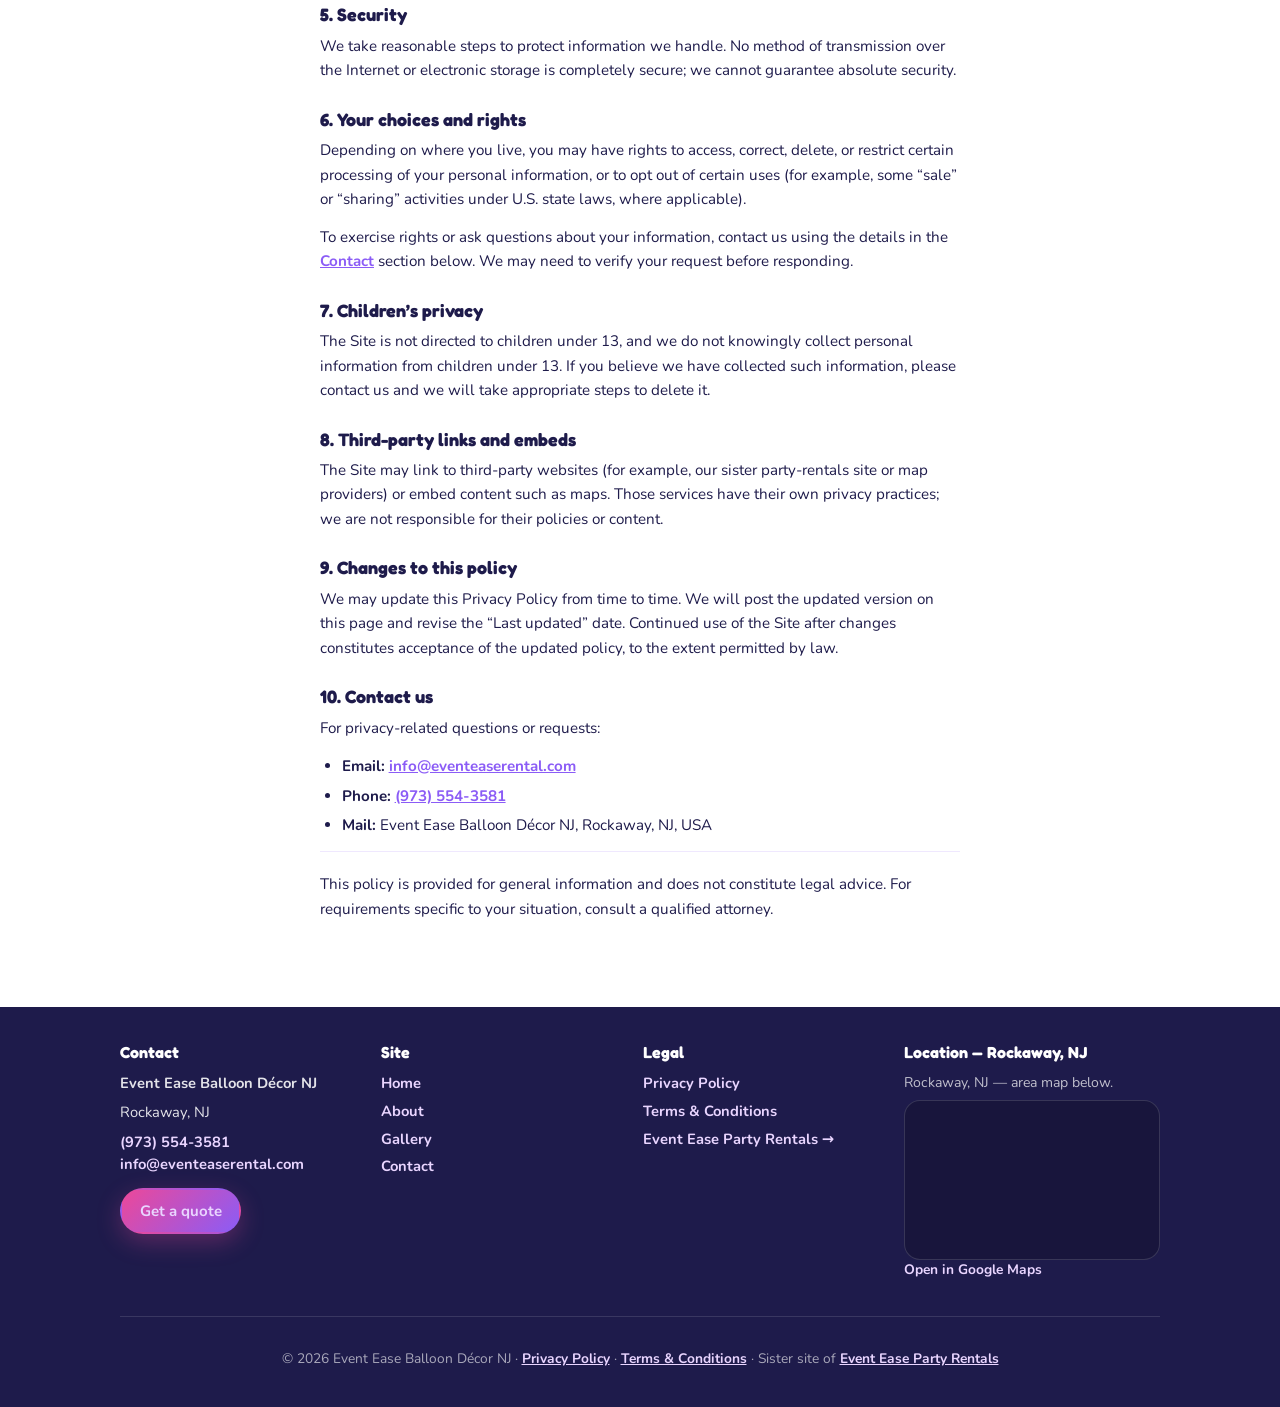
==== commit 21b0d8df: "Use Rockaway, NJ only — remove street address site-wide, update maps and schema Made-with: Cursor" ====
--- a/privacy.html
+++ b/privacy.html
@@ -58,7 +58,7 @@
                 <h1>Privacy Policy</h1>
                 <p class="legal-updated"><strong>Effective date:</strong> April 9, 2026 · <strong>Last updated:</strong> April 9, 2026</p>
 
-                <p>This Privacy Policy describes how <strong>Event Ease Balloon Décor NJ</strong> (“we,” “us,” or “our”) handles information when you visit <strong>eventeaseballoondecornj.com</strong> (the “Site”) or contact us about balloon décor services. We are based at <strong>128 Franklin Avenue, Rockaway, NJ 07866</strong>, United States.</p>
+                <p>This Privacy Policy describes how <strong>Event Ease Balloon Décor NJ</strong> (“we,” “us,” or “our”) handles information when you visit <strong>eventeaseballoondecornj.com</strong> (the “Site”) or contact us about balloon décor services. We are based in <strong>Rockaway, NJ</strong>, United States.</p>
 
                 <h2 id="collect">1. Information we collect</h2>
                 <p>We may collect the following types of information:</p>
@@ -113,7 +113,7 @@
                 <ul>
                     <li><strong>Email:</strong> <a href="mailto:info@eventeaserental.com">info@eventeaserental.com</a></li>
                     <li><strong>Phone:</strong> <a href="tel:+19735543581">(973) 554-3581</a></li>
-                    <li><strong>Mail:</strong> Event Ease Balloon Décor NJ, 128 Franklin Avenue, Rockaway, NJ 07866, USA</li>
+                    <li><strong>Mail:</strong> Event Ease Balloon Décor NJ, Rockaway, NJ, USA</li>
                 </ul>
 
                 <p class="legal-disclaimer">This policy is provided for general information and does not constitute legal advice. For requirements specific to your situation, consult a qualified attorney.</p>
@@ -126,7 +126,7 @@
             <div class="footer-col">
                 <h3 class="footer-heading">Contact</h3>
                 <p><strong>Event Ease Balloon Décor NJ</strong></p>
-                <p>128 Franklin Avenue<br>Rockaway, NJ 07866</p>
+                <p>Rockaway, NJ</p>
                 <p><a href="tel:+19735543581">(973) 554-3581</a><br><a href="mailto:info@eventeaserental.com">info@eventeaserental.com</a></p>
                 <p><a class="btn btn-primary" href="/#contact-form">Get a quote</a></p>
             </div>
@@ -149,11 +149,11 @@
             </div>
             <div class="footer-col footer-col-map">
                 <h3 class="footer-heading">Location — Rockaway, NJ</h3>
-                <p class="footer-map-lead">128 Franklin Avenue — pin on the map below.</p>
+                <p class="footer-map-lead">Rockaway, NJ — area map below.</p>
                 <div class="footer-map-wrap">
-                    <iframe class="footer-map-frame" title="Map: 128 Franklin Avenue, Rockaway, New Jersey 07866" loading="lazy" referrerpolicy="no-referrer-when-downgrade" allowfullscreen src="https://www.google.com/maps?q=128+Franklin+Avenue%2C+Rockaway%2C+NJ+07866&amp;hl=en&amp;z=14&amp;output=embed"></iframe>
+                    <iframe class="footer-map-frame" title="Map: Rockaway, New Jersey" loading="lazy" referrerpolicy="no-referrer-when-downgrade" allowfullscreen src="https://www.google.com/maps?q=Rockaway%2C+NJ&amp;hl=en&amp;z=12&amp;output=embed"></iframe>
                 </div>
-                <p class="footer-map-links"><a href="https://www.google.com/maps/search/?api=1&amp;query=128+Franklin+Avenue%2C+Rockaway%2C+NJ+07866" target="_blank" rel="noopener noreferrer">Open in Google Maps</a></p>
+                <p class="footer-map-links"><a href="https://www.google.com/maps/search/?api=1&amp;query=Rockaway%2C+NJ" target="_blank" rel="noopener noreferrer">Open in Google Maps</a></p>
             </div>
         </div>
         <div class="container footer-bottom">
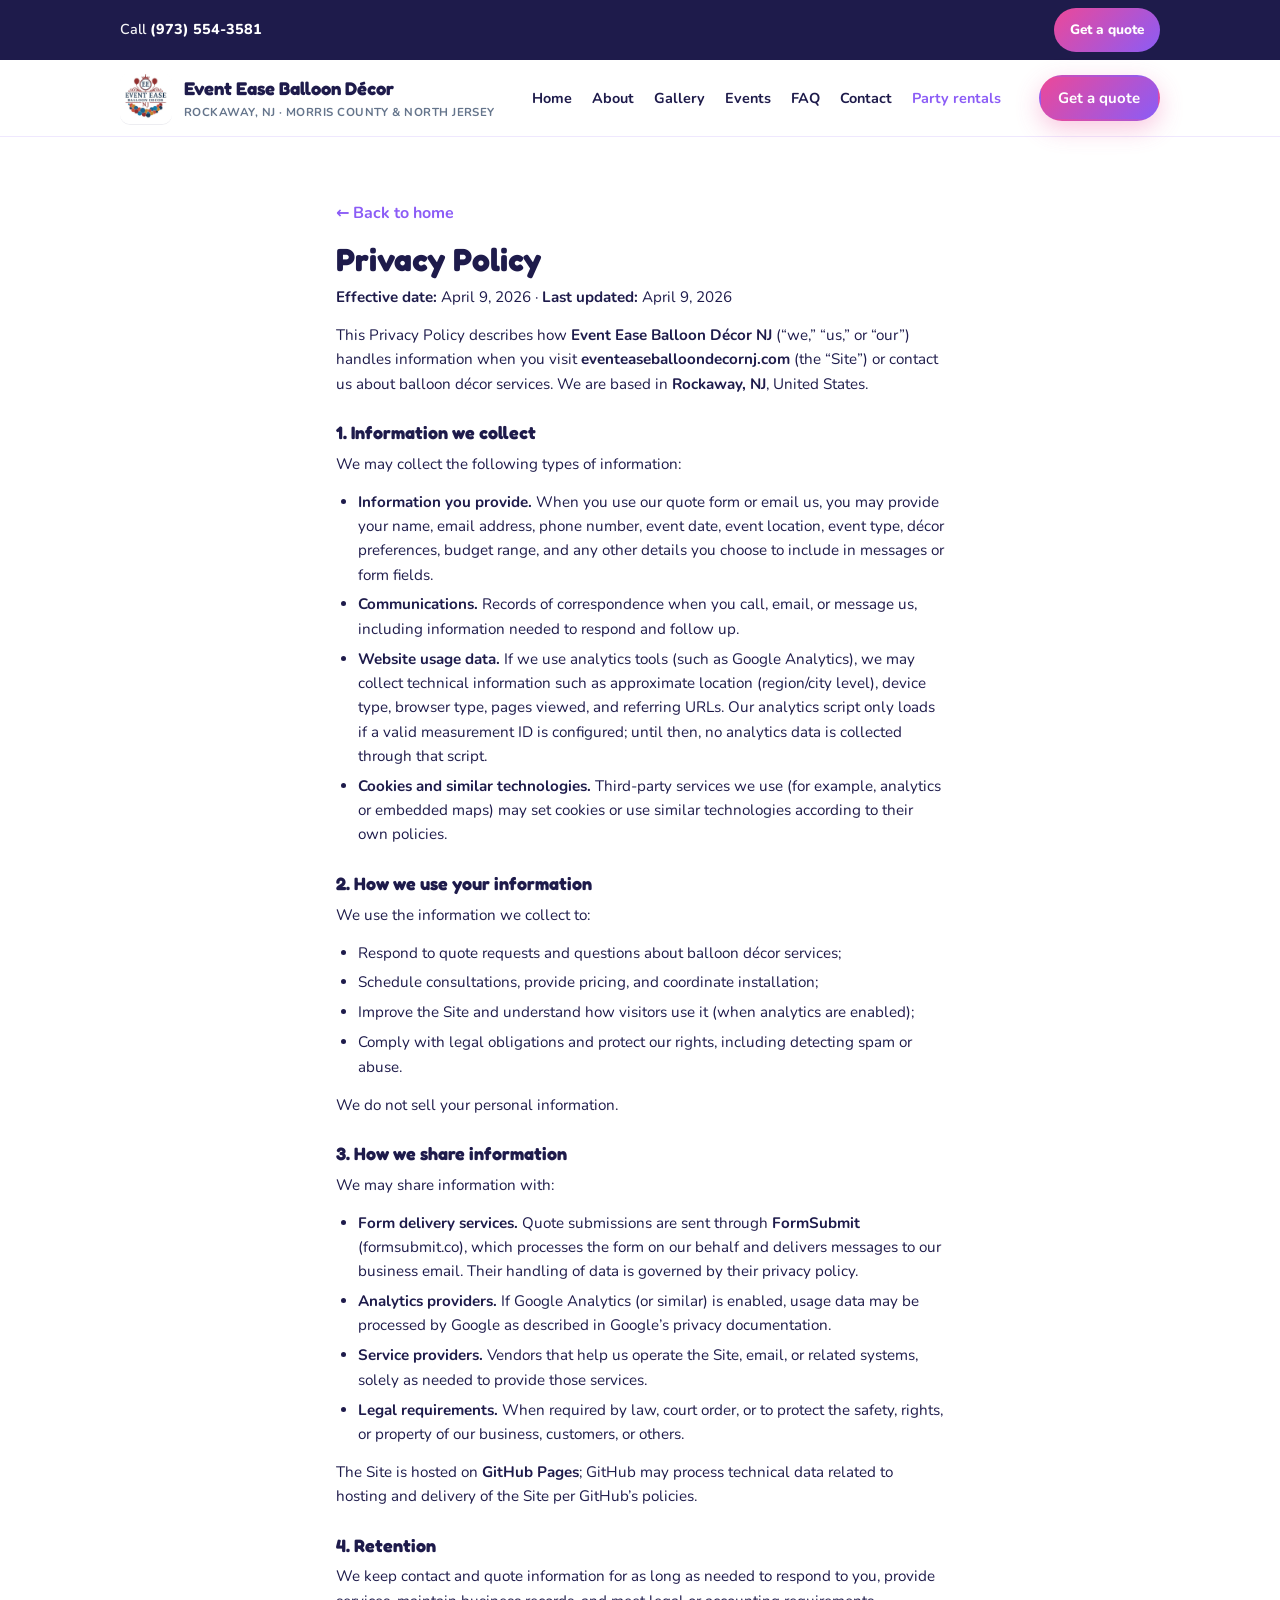
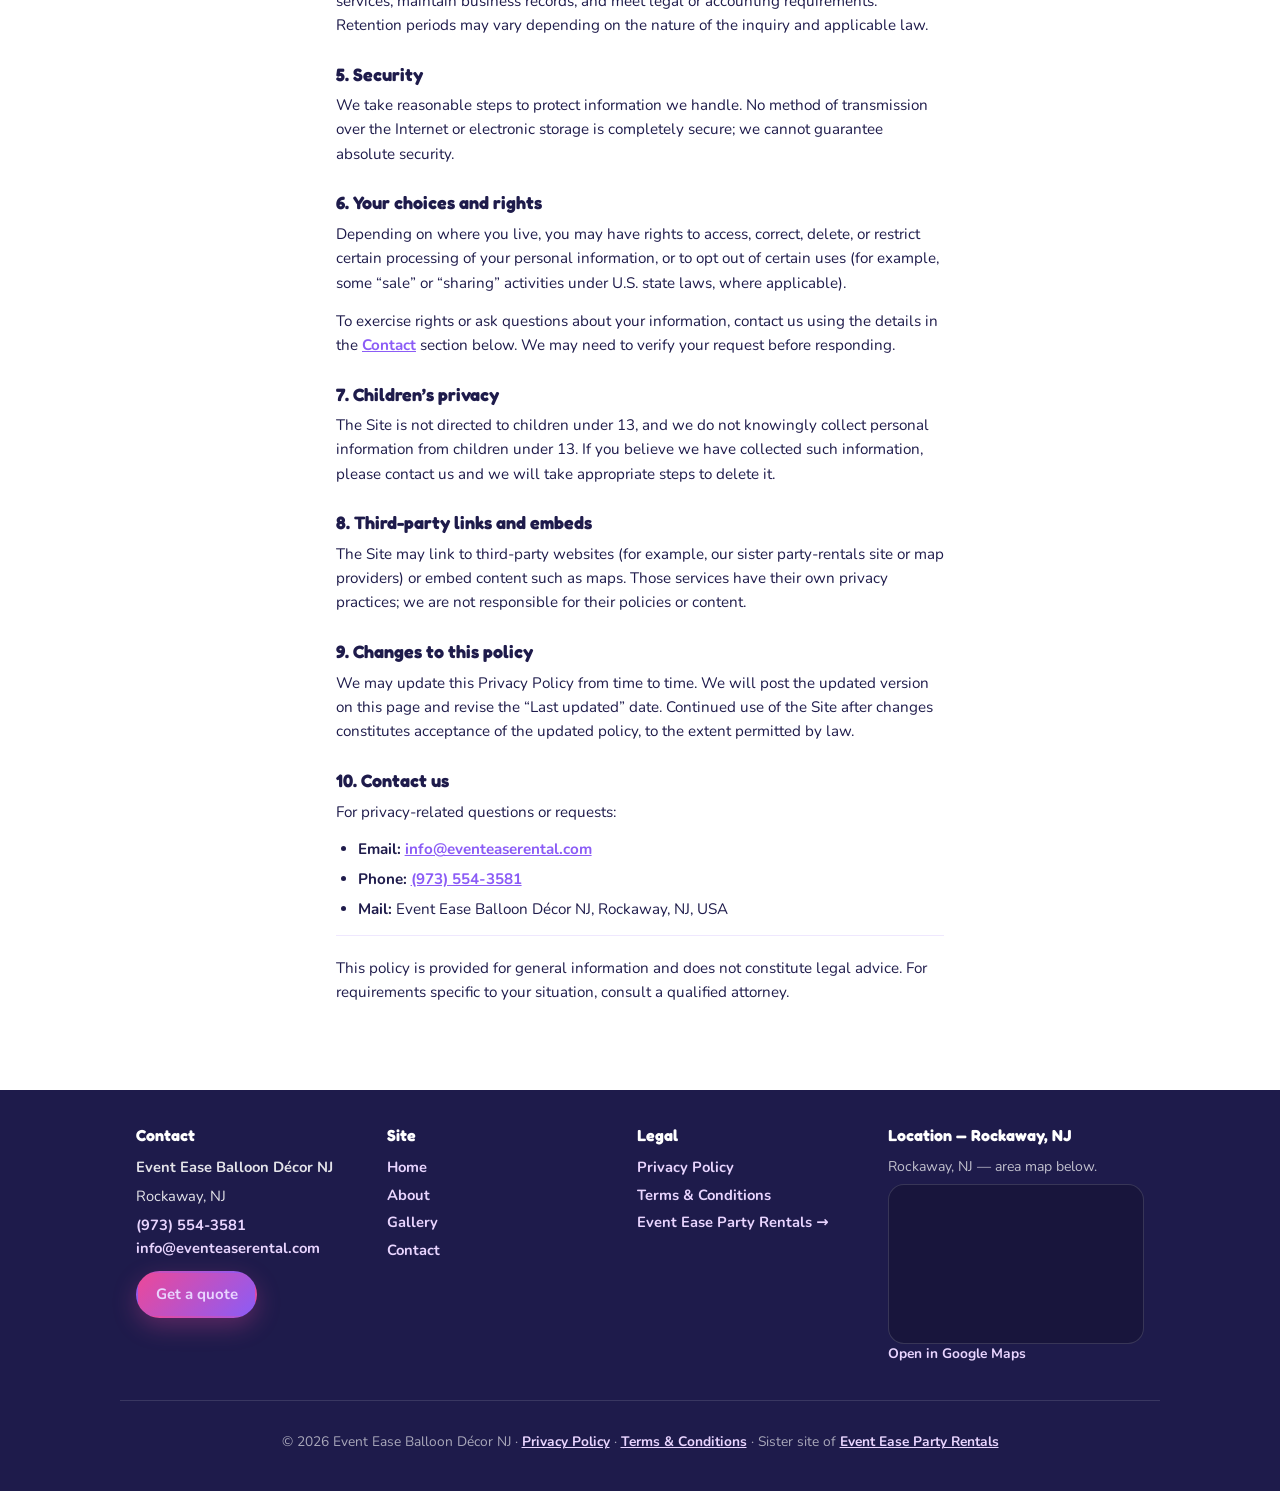
==== commit a62f034f: "Nav: Home link; mobile: safe areas, touch targets, 16px inputs, hero/footer CTAs Made-with: Cursor" ====
--- a/privacy.html
+++ b/privacy.html
@@ -2,7 +2,7 @@
 <html lang="en">
 <head>
     <meta charset="UTF-8">
-    <meta name="viewport" content="width=device-width, initial-scale=1.0">
+    <meta name="viewport" content="width=device-width, initial-scale=1.0, viewport-fit=cover">
     <title>Privacy Policy | Event Ease Balloon Décor NJ</title>
     <meta name="description" content="How Event Ease Balloon Décor NJ collects, uses, and protects information when you use eventeaseballoondecornj.com and our quote form.">
     <link rel="canonical" href="https://eventeaseballoondecornj.com/privacy.html">
@@ -37,6 +37,7 @@
             <label for="nav-toggle" class="nav-burger" aria-label="Open menu"><span></span></label>
             <nav class="primary-nav" id="primary-nav" aria-label="Primary">
                 <ul class="nav-list">
+                    <li><a href="/">Home</a></li>
                     <li><a href="/#about">About</a></li>
                     <li><a href="/#gallery">Gallery</a></li>
                     <li><a href="/#events">Events</a></li>
--- a/css/styles.css
+++ b/css/styles.css
@@ -14,6 +14,12 @@
   --lightbox-h: min(70vh, 640px);
 }
 
+@supports (height: 100dvh) {
+  :root {
+    --lightbox-h: min(70dvh, 640px);
+  }
+}
+
 *,
 *::before,
 *::after {
@@ -22,6 +28,8 @@
 
 html {
   scroll-behavior: smooth;
+  -webkit-text-size-adjust: 100%;
+  text-size-adjust: 100%;
 }
 
 @media (prefers-reduced-motion: reduce) {
@@ -59,7 +67,10 @@
   color: var(--ink);
   background: var(--white);
   min-height: 100vh;
+  min-height: 100dvh;
   line-height: 1.5;
+  overflow-x: hidden;
+  touch-action: manipulation;
 }
 
 h1, h2, h3 {
@@ -73,12 +84,15 @@
 }
 
 .container {
-  width: min(1040px, 92vw);
-  margin: 0 auto;
+  width: min(1040px, 100%);
+  margin-inline: auto;
+  padding-inline: max(1rem, env(safe-area-inset-left, 0px)) max(1rem, env(safe-area-inset-right, 0px));
+  box-sizing: border-box;
 }
 
 .container-narrow {
-  width: min(640px, 92vw);
+  width: min(640px, 100%);
+  box-sizing: border-box;
 }
 
 /* Top bar */
@@ -96,6 +110,7 @@
   justify-content: space-between;
   gap: 0.5rem 1rem;
   padding: 0.5rem 0;
+  padding-top: max(0.5rem, env(safe-area-inset-top, 0px));
 }
 
 .top-bar-call a {
@@ -111,6 +126,8 @@
 .btn-top {
   display: inline-flex;
   align-items: center;
+  justify-content: center;
+  min-height: 44px;
   padding: 0.4rem 1rem;
   border-radius: 999px;
   font-size: 0.85rem;
@@ -263,6 +280,12 @@
   color: var(--purple);
 }
 
+.nav-list a[aria-current="page"] {
+  color: var(--purple);
+  text-decoration: underline;
+  text-underline-offset: 0.25em;
+}
+
 .nav-list-external a {
   color: var(--purple);
 }
@@ -295,7 +318,25 @@
 
   .nav-list {
     flex-direction: column;
-    align-items: flex-start;
+    align-items: stretch;
+    gap: 0.15rem;
+  }
+
+  .nav-list a {
+    display: flex;
+    align-items: center;
+    min-height: 44px;
+    padding: 0.35rem 0;
+    box-sizing: border-box;
+  }
+
+  .nav-list-external a {
+    min-height: 44px;
+  }
+
+  .header-cta-row .btn {
+    min-height: 44px;
+    padding-inline: 1.15rem;
   }
 }
 
@@ -545,6 +586,8 @@
 
 .gallery-jump-link {
   display: inline-flex;
+  align-items: center;
+  justify-content: center;
   padding: 0.4rem 0.9rem;
   border-radius: 999px;
   font-weight: 700;
@@ -704,7 +747,7 @@
 
 .gallery-lightbox-inner {
   position: relative;
-  padding: 2.75rem 1rem 1.25rem;
+  padding: max(2.75rem, env(safe-area-inset-top, 0px)) 1rem max(1.25rem, env(safe-area-inset-bottom, 0px));
 }
 
 .gallery-lightbox-close {
@@ -1197,7 +1240,7 @@
 }
 
 .footer-bottom {
-  padding: 1.1rem 0 1.5rem;
+  padding: 1.1rem 0 max(1.5rem, env(safe-area-inset-bottom, 0px));
   text-align: center;
   font-size: 0.86rem;
   color: rgba(255, 255, 255, 0.62);
@@ -1207,3 +1250,59 @@
   color: #e9d5ff;
   font-weight: 700;
 }
+
+/* Smartphones: full-width CTAs, 16px inputs (avoids iOS zoom), safe tap targets */
+@media (max-width: 479px) {
+  .hero-actions {
+    flex-direction: column;
+    align-items: stretch;
+  }
+
+  .hero-actions .btn-lg {
+    width: 100%;
+    min-height: 48px;
+  }
+
+  .contact-form input,
+  .contact-form select,
+  .contact-form textarea {
+    font-size: 1rem;
+  }
+
+  .btn-submit {
+    min-height: 48px;
+    width: 100%;
+    justify-content: center;
+  }
+
+  .top-bar-inner {
+    flex-direction: column;
+    align-items: stretch;
+    text-align: center;
+    gap: 0.65rem;
+  }
+
+  .brand-tag {
+    font-size: 0.65rem;
+    letter-spacing: 0.03em;
+    line-height: 1.35;
+  }
+
+  .gallery-lightbox-close {
+    width: 44px;
+    height: 44px;
+    top: max(0.5rem, env(safe-area-inset-top, 0px));
+    right: max(0.5rem, env(safe-area-inset-right, 0px));
+  }
+
+  .footer-col .btn {
+    display: flex;
+    width: 100%;
+    justify-content: center;
+    min-height: 48px;
+  }
+
+  .gallery-jump-link {
+    min-height: 44px;
+  }
+}
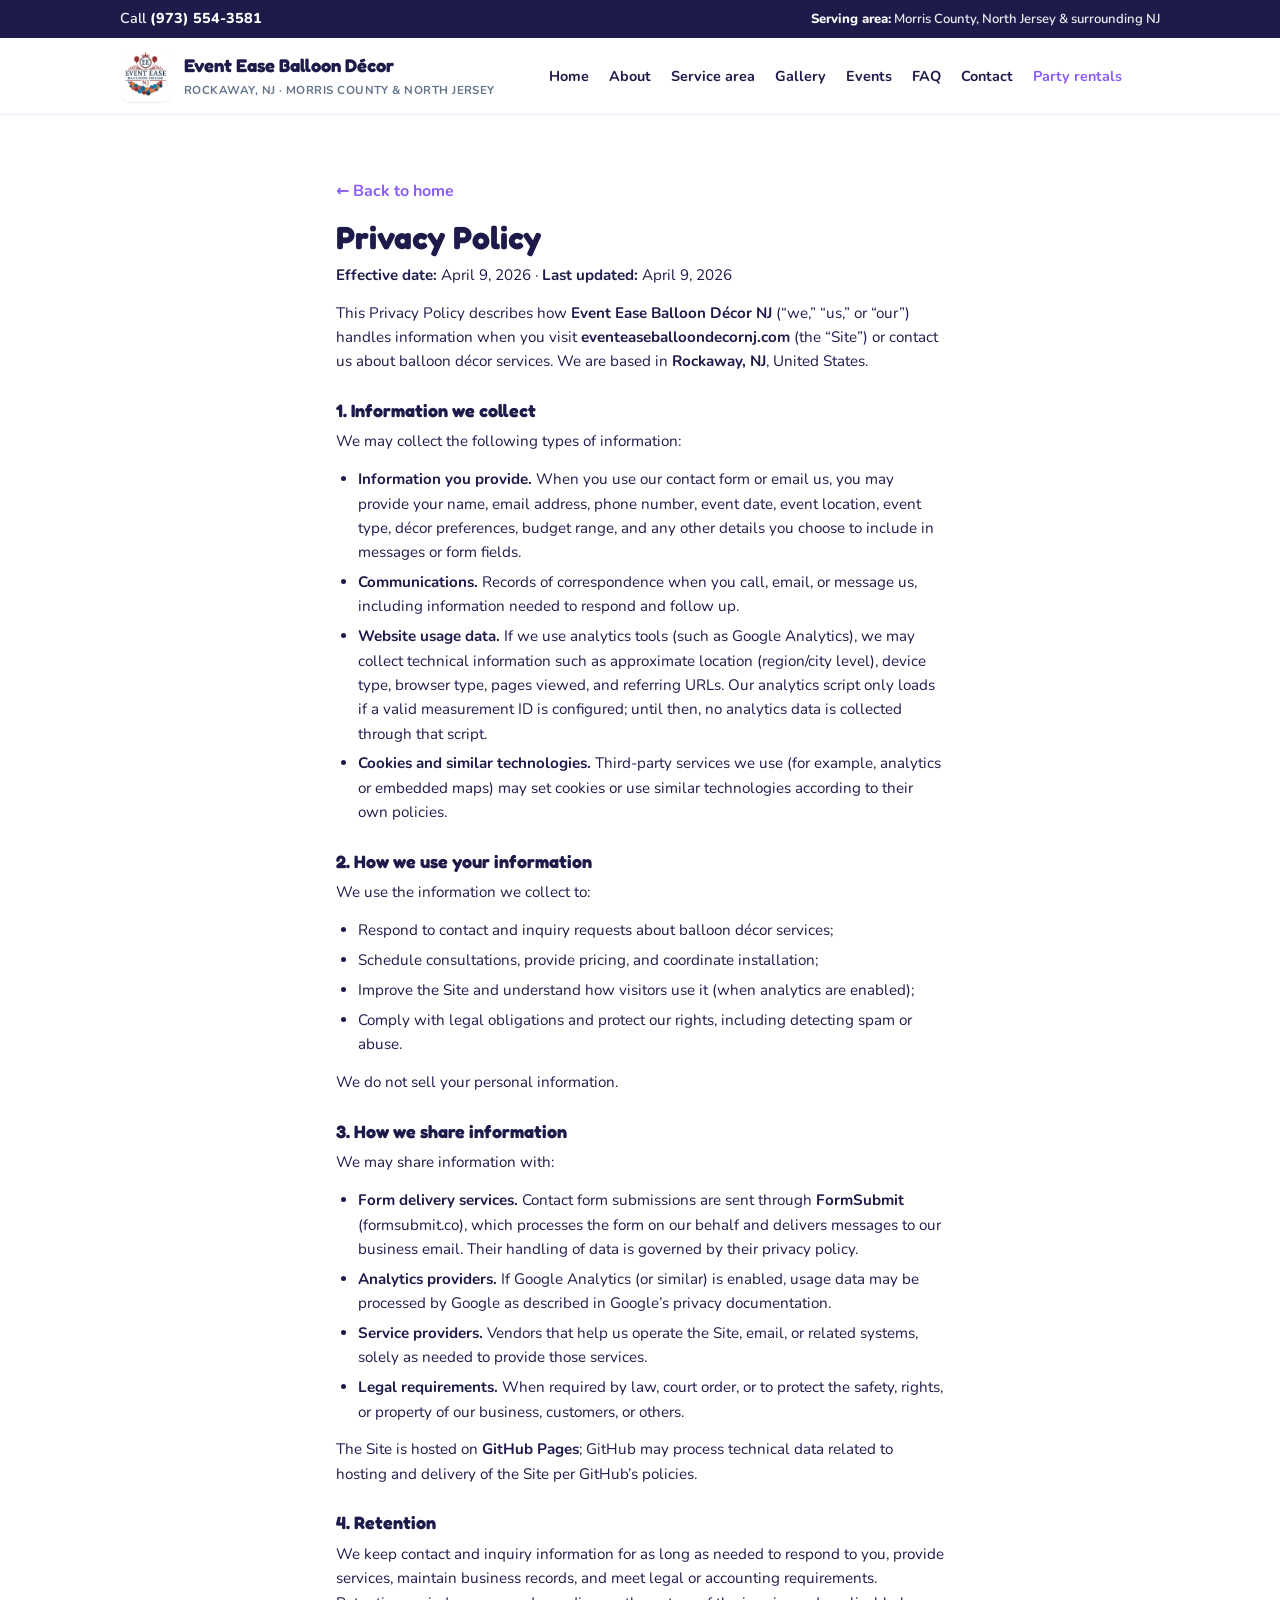
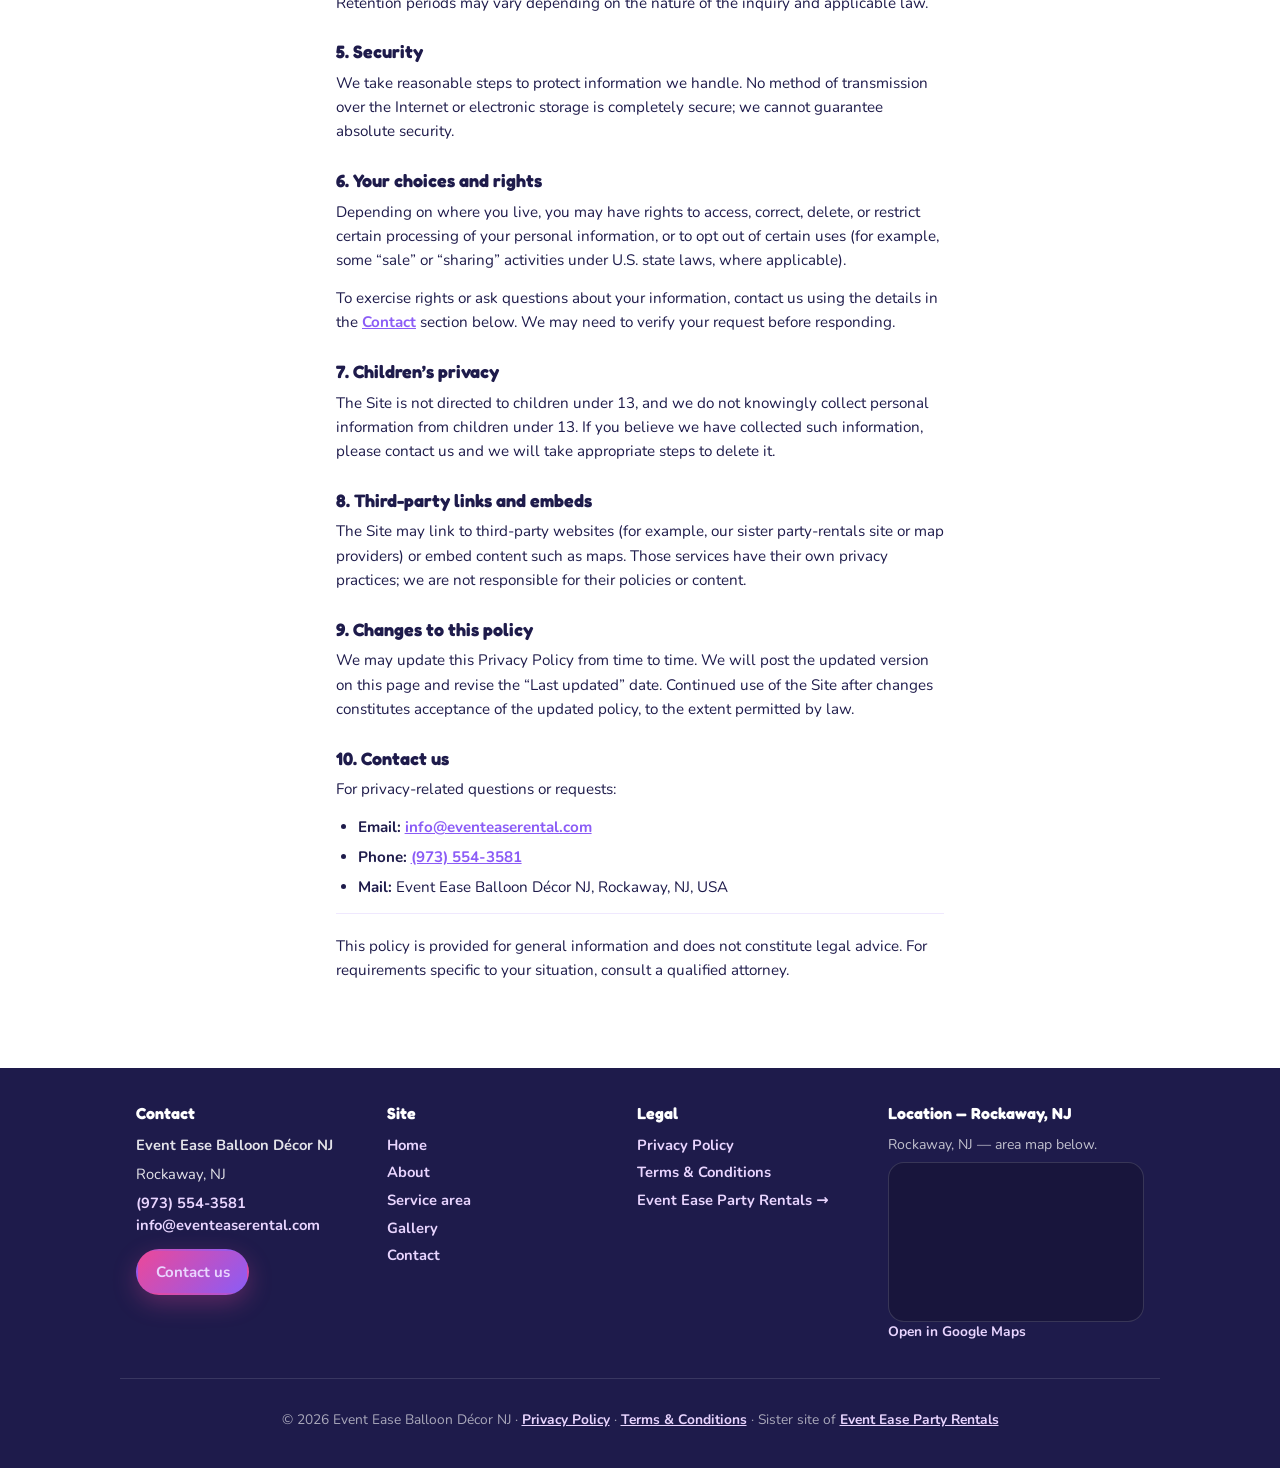
==== commit 285c4445: "Replace Get a quote with Contact us; top bar + Service area section for Morris County/NJ SEO Made-wi" ====
--- a/privacy.html
+++ b/privacy.html
@@ -4,7 +4,7 @@
     <meta charset="UTF-8">
     <meta name="viewport" content="width=device-width, initial-scale=1.0, viewport-fit=cover">
     <title>Privacy Policy | Event Ease Balloon Décor NJ</title>
-    <meta name="description" content="How Event Ease Balloon Décor NJ collects, uses, and protects information when you use eventeaseballoondecornj.com and our quote form.">
+    <meta name="description" content="How Event Ease Balloon Décor NJ collects, uses, and protects information when you use eventeaseballoondecornj.com and our contact form (Morris County &amp; NJ area).">
     <link rel="canonical" href="https://eventeaseballoondecornj.com/privacy.html">
     <meta name="robots" content="index, follow">
     <meta name="theme-color" content="#8b5cf6">
@@ -17,10 +17,10 @@
 </head>
 <body>
     <a class="skip-link" href="#main-content">Skip to main content</a>
-    <div class="top-bar" role="region" aria-label="Contact">
+    <div class="top-bar" role="region" aria-label="Contact and service area">
         <div class="container top-bar-inner">
             <span class="top-bar-call">Call <a href="tel:+19735543581">(973) 554-3581</a></span>
-            <a href="/#contact-form" class="btn-top">Get a quote</a>
+            <span class="top-bar-serving"><strong>Serving area:</strong> Morris County, North Jersey &amp; surrounding NJ</span>
         </div>
     </div>
 
@@ -39,6 +39,7 @@
                 <ul class="nav-list">
                     <li><a href="/">Home</a></li>
                     <li><a href="/#about">About</a></li>
+                    <li><a href="/#service-area">Service area</a></li>
                     <li><a href="/#gallery">Gallery</a></li>
                     <li><a href="/#events">Events</a></li>
                     <li><a href="/#faq">FAQ</a></li>
@@ -46,9 +47,6 @@
                     <li class="nav-list-external"><a href="https://eventeaserental.com/" target="_blank" rel="noopener noreferrer">Party rentals</a></li>
                 </ul>
             </nav>
-            <div class="header-cta-row">
-                <a class="btn btn-primary" href="/#contact-form">Get a quote</a>
-            </div>
         </div>
     </header>
 
@@ -64,7 +62,7 @@
                 <h2 id="collect">1. Information we collect</h2>
                 <p>We may collect the following types of information:</p>
                 <ul>
-                    <li><strong>Information you provide.</strong> When you use our quote form or email us, you may provide your name, email address, phone number, event date, event location, event type, décor preferences, budget range, and any other details you choose to include in messages or form fields.</li>
+                    <li><strong>Information you provide.</strong> When you use our contact form or email us, you may provide your name, email address, phone number, event date, event location, event type, décor preferences, budget range, and any other details you choose to include in messages or form fields.</li>
                     <li><strong>Communications.</strong> Records of correspondence when you call, email, or message us, including information needed to respond and follow up.</li>
                     <li><strong>Website usage data.</strong> If we use analytics tools (such as Google Analytics), we may collect technical information such as approximate location (region/city level), device type, browser type, pages viewed, and referring URLs. Our analytics script only loads if a valid measurement ID is configured; until then, no analytics data is collected through that script.</li>
                     <li><strong>Cookies and similar technologies.</strong> Third-party services we use (for example, analytics or embedded maps) may set cookies or use similar technologies according to their own policies.</li>
@@ -73,7 +71,7 @@
                 <h2 id="use">2. How we use your information</h2>
                 <p>We use the information we collect to:</p>
                 <ul>
-                    <li>Respond to quote requests and questions about balloon décor services;</li>
+                    <li>Respond to contact and inquiry requests about balloon décor services;</li>
                     <li>Schedule consultations, provide pricing, and coordinate installation;</li>
                     <li>Improve the Site and understand how visitors use it (when analytics are enabled);</li>
                     <li>Comply with legal obligations and protect our rights, including detecting spam or abuse.</li>
@@ -83,7 +81,7 @@
                 <h2 id="share">3. How we share information</h2>
                 <p>We may share information with:</p>
                 <ul>
-                    <li><strong>Form delivery services.</strong> Quote submissions are sent through <strong>FormSubmit</strong> (formsubmit.co), which processes the form on our behalf and delivers messages to our business email. Their handling of data is governed by their privacy policy.</li>
+                    <li><strong>Form delivery services.</strong> Contact form submissions are sent through <strong>FormSubmit</strong> (formsubmit.co), which processes the form on our behalf and delivers messages to our business email. Their handling of data is governed by their privacy policy.</li>
                     <li><strong>Analytics providers.</strong> If Google Analytics (or similar) is enabled, usage data may be processed by Google as described in Google’s privacy documentation.</li>
                     <li><strong>Service providers.</strong> Vendors that help us operate the Site, email, or related systems, solely as needed to provide those services.</li>
                     <li><strong>Legal requirements.</strong> When required by law, court order, or to protect the safety, rights, or property of our business, customers, or others.</li>
@@ -91,7 +89,7 @@
                 <p>The Site is hosted on <strong>GitHub Pages</strong>; GitHub may process technical data related to hosting and delivery of the Site per GitHub’s policies.</p>
 
                 <h2 id="retention">4. Retention</h2>
-                <p>We keep contact and quote information for as long as needed to respond to you, provide services, maintain business records, and meet legal or accounting requirements. Retention periods may vary depending on the nature of the inquiry and applicable law.</p>
+                <p>We keep contact and inquiry information for as long as needed to respond to you, provide services, maintain business records, and meet legal or accounting requirements. Retention periods may vary depending on the nature of the inquiry and applicable law.</p>
 
                 <h2 id="security">5. Security</h2>
                 <p>We take reasonable steps to protect information we handle. No method of transmission over the Internet or electronic storage is completely secure; we cannot guarantee absolute security.</p>
@@ -129,13 +127,14 @@
                 <p><strong>Event Ease Balloon Décor NJ</strong></p>
                 <p>Rockaway, NJ</p>
                 <p><a href="tel:+19735543581">(973) 554-3581</a><br><a href="mailto:info@eventeaserental.com">info@eventeaserental.com</a></p>
-                <p><a class="btn btn-primary" href="/#contact-form">Get a quote</a></p>
+                <p><a class="btn btn-primary" href="/#contact-form">Contact us</a></p>
             </div>
             <div class="footer-col">
                 <h3 class="footer-heading">Site</h3>
                 <ul class="footer-links">
                     <li><a href="/">Home</a></li>
                     <li><a href="/#about">About</a></li>
+                    <li><a href="/#service-area">Service area</a></li>
                     <li><a href="/#gallery">Gallery</a></li>
                     <li><a href="/#contact-form">Contact</a></li>
                 </ul>
--- a/css/styles.css
+++ b/css/styles.css
@@ -123,22 +123,18 @@
   text-decoration: underline;
 }
 
-.btn-top {
-  display: inline-flex;
-  align-items: center;
-  justify-content: center;
-  min-height: 44px;
-  padding: 0.4rem 1rem;
-  border-radius: 999px;
-  font-size: 0.85rem;
+.top-bar-serving {
+  font-size: 0.82rem;
+  font-weight: 600;
+  line-height: 1.4;
+  color: rgba(255, 255, 255, 0.92);
+  text-align: right;
+  max-width: 26rem;
+}
+
+.top-bar-serving strong {
+  color: #fff;
   font-weight: 800;
-  text-decoration: none;
-  background: linear-gradient(135deg, var(--pink), var(--purple));
-  color: var(--white);
-}
-
-.btn-top:hover {
-  filter: brightness(1.06);
 }
 
 /* Header */
@@ -290,11 +286,6 @@
   color: var(--purple);
 }
 
-.header-cta-row {
-  order: 2;
-  flex-shrink: 0;
-}
-
 @media (max-width: 960px) {
   .brand {
     flex: 1;
@@ -332,11 +323,6 @@
 
   .nav-list-external a {
     min-height: 44px;
-  }
-
-  .header-cta-row .btn {
-    min-height: 44px;
-    padding-inline: 1.15rem;
   }
 }
 
@@ -356,10 +342,6 @@
     border: none !important;
   }
 
-  .header-cta-row {
-    order: 3;
-  }
-
   .nav-burger {
     display: none !important;
   }
@@ -420,6 +402,34 @@
 
 .btn-secondary:hover {
   border-color: var(--purple);
+}
+
+/* Service area (SEO) */
+.service-area-band {
+  padding: clamp(1.35rem, 3.5vw, 1.85rem) 0;
+  background: linear-gradient(90deg, rgba(139, 92, 246, 0.09), rgba(56, 189, 248, 0.08));
+  border-bottom: 1px solid var(--border-soft);
+}
+
+.service-area-heading {
+  font-family: "Fredoka", system-ui, sans-serif;
+  font-size: clamp(1.15rem, 2.8vw, 1.4rem);
+  margin: 0 0 0.55rem;
+  text-align: center;
+  color: var(--ink);
+}
+
+.service-area-text {
+  margin: 0 auto;
+  text-align: center;
+  max-width: 46rem;
+  color: var(--muted);
+  font-size: 1rem;
+  line-height: 1.65;
+}
+
+.service-area-text strong {
+  color: var(--ink);
 }
 
 /* Hero */
@@ -1282,6 +1292,11 @@
     gap: 0.65rem;
   }
 
+  .top-bar-serving {
+    text-align: center;
+    max-width: none;
+  }
+
   .brand-tag {
     font-size: 0.65rem;
     letter-spacing: 0.03em;
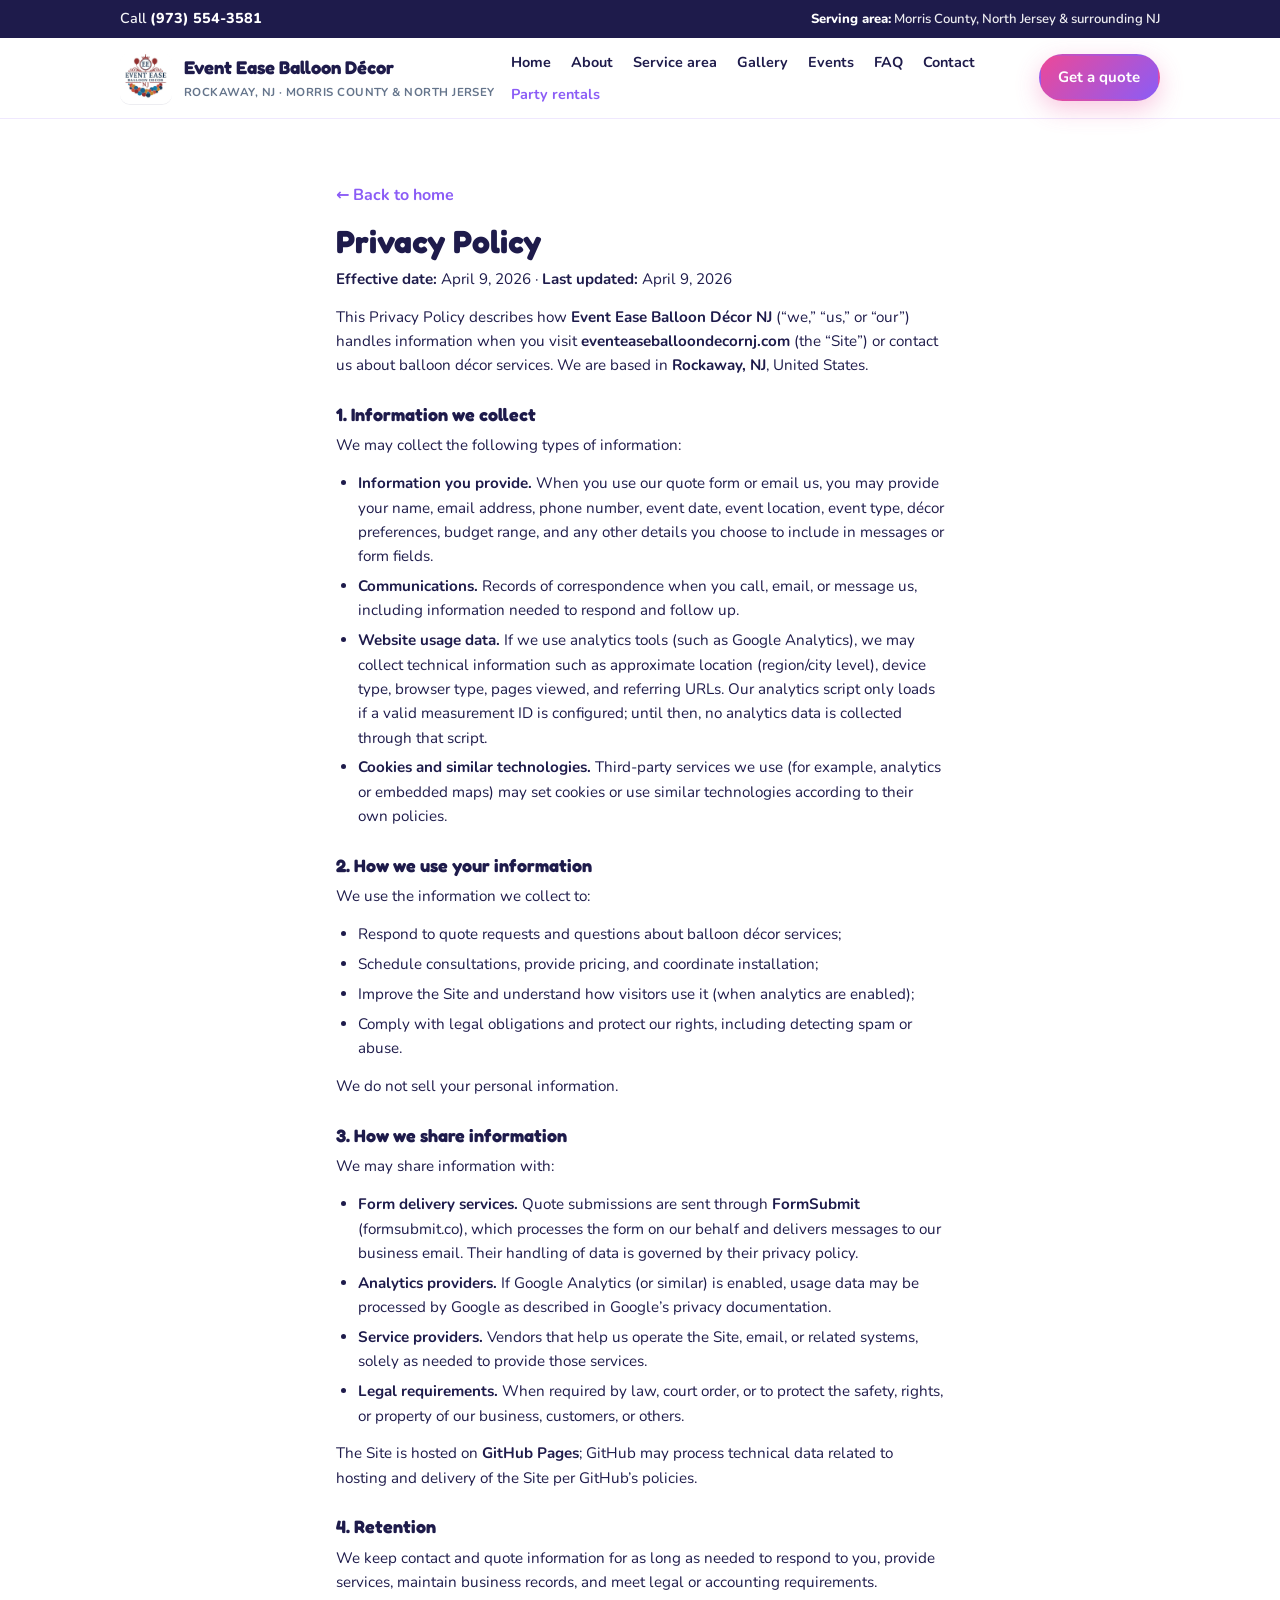
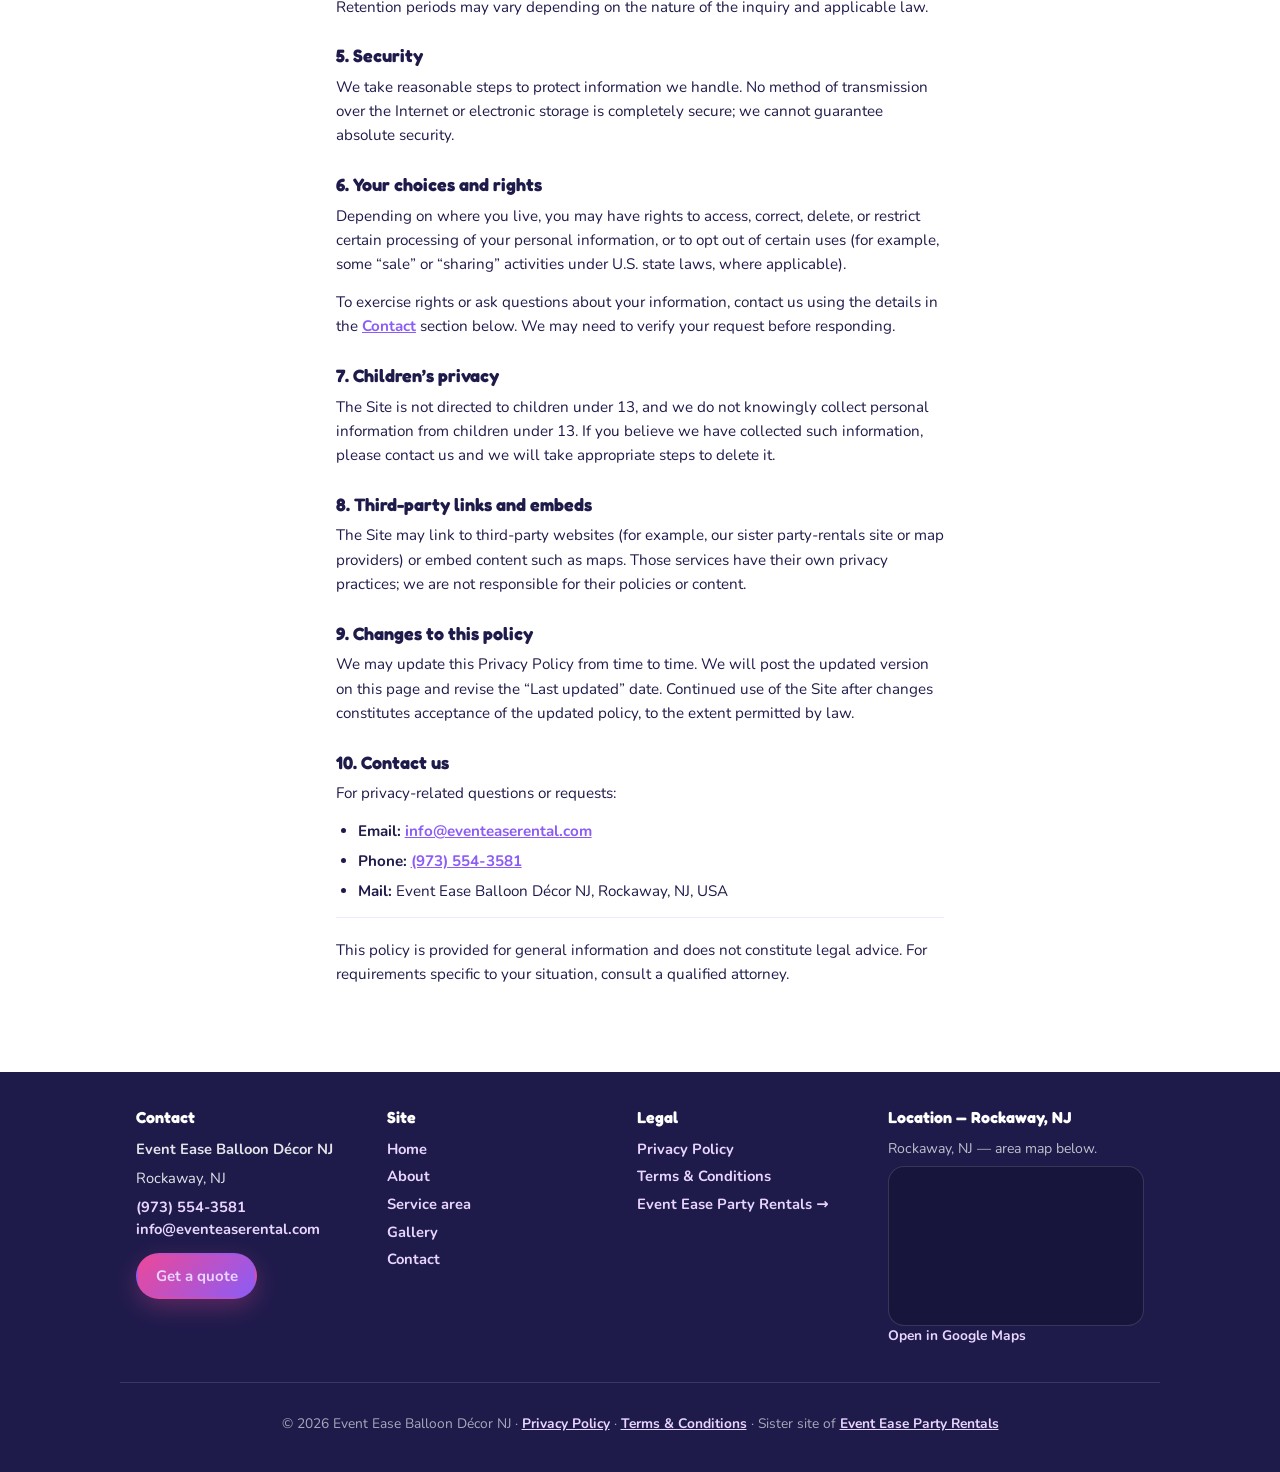
==== commit 851fd5a6: "Restore Get a quote everywhere except top bar (header, hero, cards, footer, FAQ, schema) Made-with: " ====
--- a/privacy.html
+++ b/privacy.html
@@ -4,7 +4,7 @@
     <meta charset="UTF-8">
     <meta name="viewport" content="width=device-width, initial-scale=1.0, viewport-fit=cover">
     <title>Privacy Policy | Event Ease Balloon Décor NJ</title>
-    <meta name="description" content="How Event Ease Balloon Décor NJ collects, uses, and protects information when you use eventeaseballoondecornj.com and our contact form (Morris County &amp; NJ area).">
+    <meta name="description" content="How Event Ease Balloon Décor NJ collects, uses, and protects information when you use eventeaseballoondecornj.com and our quote form (Morris County &amp; NJ area).">
     <link rel="canonical" href="https://eventeaseballoondecornj.com/privacy.html">
     <meta name="robots" content="index, follow">
     <meta name="theme-color" content="#8b5cf6">
@@ -47,6 +47,9 @@
                     <li class="nav-list-external"><a href="https://eventeaserental.com/" target="_blank" rel="noopener noreferrer">Party rentals</a></li>
                 </ul>
             </nav>
+            <div class="header-cta-row">
+                <a class="btn btn-primary" href="/#contact-form">Get a quote</a>
+            </div>
         </div>
     </header>
 
@@ -62,7 +65,7 @@
                 <h2 id="collect">1. Information we collect</h2>
                 <p>We may collect the following types of information:</p>
                 <ul>
-                    <li><strong>Information you provide.</strong> When you use our contact form or email us, you may provide your name, email address, phone number, event date, event location, event type, décor preferences, budget range, and any other details you choose to include in messages or form fields.</li>
+                    <li><strong>Information you provide.</strong> When you use our quote form or email us, you may provide your name, email address, phone number, event date, event location, event type, décor preferences, budget range, and any other details you choose to include in messages or form fields.</li>
                     <li><strong>Communications.</strong> Records of correspondence when you call, email, or message us, including information needed to respond and follow up.</li>
                     <li><strong>Website usage data.</strong> If we use analytics tools (such as Google Analytics), we may collect technical information such as approximate location (region/city level), device type, browser type, pages viewed, and referring URLs. Our analytics script only loads if a valid measurement ID is configured; until then, no analytics data is collected through that script.</li>
                     <li><strong>Cookies and similar technologies.</strong> Third-party services we use (for example, analytics or embedded maps) may set cookies or use similar technologies according to their own policies.</li>
@@ -71,7 +74,7 @@
                 <h2 id="use">2. How we use your information</h2>
                 <p>We use the information we collect to:</p>
                 <ul>
-                    <li>Respond to contact and inquiry requests about balloon décor services;</li>
+                    <li>Respond to quote requests and questions about balloon décor services;</li>
                     <li>Schedule consultations, provide pricing, and coordinate installation;</li>
                     <li>Improve the Site and understand how visitors use it (when analytics are enabled);</li>
                     <li>Comply with legal obligations and protect our rights, including detecting spam or abuse.</li>
@@ -81,7 +84,7 @@
                 <h2 id="share">3. How we share information</h2>
                 <p>We may share information with:</p>
                 <ul>
-                    <li><strong>Form delivery services.</strong> Contact form submissions are sent through <strong>FormSubmit</strong> (formsubmit.co), which processes the form on our behalf and delivers messages to our business email. Their handling of data is governed by their privacy policy.</li>
+                    <li><strong>Form delivery services.</strong> Quote submissions are sent through <strong>FormSubmit</strong> (formsubmit.co), which processes the form on our behalf and delivers messages to our business email. Their handling of data is governed by their privacy policy.</li>
                     <li><strong>Analytics providers.</strong> If Google Analytics (or similar) is enabled, usage data may be processed by Google as described in Google’s privacy documentation.</li>
                     <li><strong>Service providers.</strong> Vendors that help us operate the Site, email, or related systems, solely as needed to provide those services.</li>
                     <li><strong>Legal requirements.</strong> When required by law, court order, or to protect the safety, rights, or property of our business, customers, or others.</li>
@@ -89,7 +92,7 @@
                 <p>The Site is hosted on <strong>GitHub Pages</strong>; GitHub may process technical data related to hosting and delivery of the Site per GitHub’s policies.</p>
 
                 <h2 id="retention">4. Retention</h2>
-                <p>We keep contact and inquiry information for as long as needed to respond to you, provide services, maintain business records, and meet legal or accounting requirements. Retention periods may vary depending on the nature of the inquiry and applicable law.</p>
+                <p>We keep contact and quote information for as long as needed to respond to you, provide services, maintain business records, and meet legal or accounting requirements. Retention periods may vary depending on the nature of the inquiry and applicable law.</p>
 
                 <h2 id="security">5. Security</h2>
                 <p>We take reasonable steps to protect information we handle. No method of transmission over the Internet or electronic storage is completely secure; we cannot guarantee absolute security.</p>
@@ -127,7 +130,7 @@
                 <p><strong>Event Ease Balloon Décor NJ</strong></p>
                 <p>Rockaway, NJ</p>
                 <p><a href="tel:+19735543581">(973) 554-3581</a><br><a href="mailto:info@eventeaserental.com">info@eventeaserental.com</a></p>
-                <p><a class="btn btn-primary" href="/#contact-form">Contact us</a></p>
+                <p><a class="btn btn-primary" href="/#contact-form">Get a quote</a></p>
             </div>
             <div class="footer-col">
                 <h3 class="footer-heading">Site</h3>
--- a/css/styles.css
+++ b/css/styles.css
@@ -286,6 +286,11 @@
   color: var(--purple);
 }
 
+.header-cta-row {
+  order: 2;
+  flex-shrink: 0;
+}
+
 @media (max-width: 960px) {
   .brand {
     flex: 1;
@@ -323,6 +328,11 @@
 
   .nav-list-external a {
     min-height: 44px;
+  }
+
+  .header-cta-row .btn {
+    min-height: 44px;
+    padding-inline: 1.15rem;
   }
 }
 
@@ -340,6 +350,10 @@
     padding: 0 !important;
     margin: 0 !important;
     border: none !important;
+  }
+
+  .header-cta-row {
+    order: 3;
   }
 
   .nav-burger {
